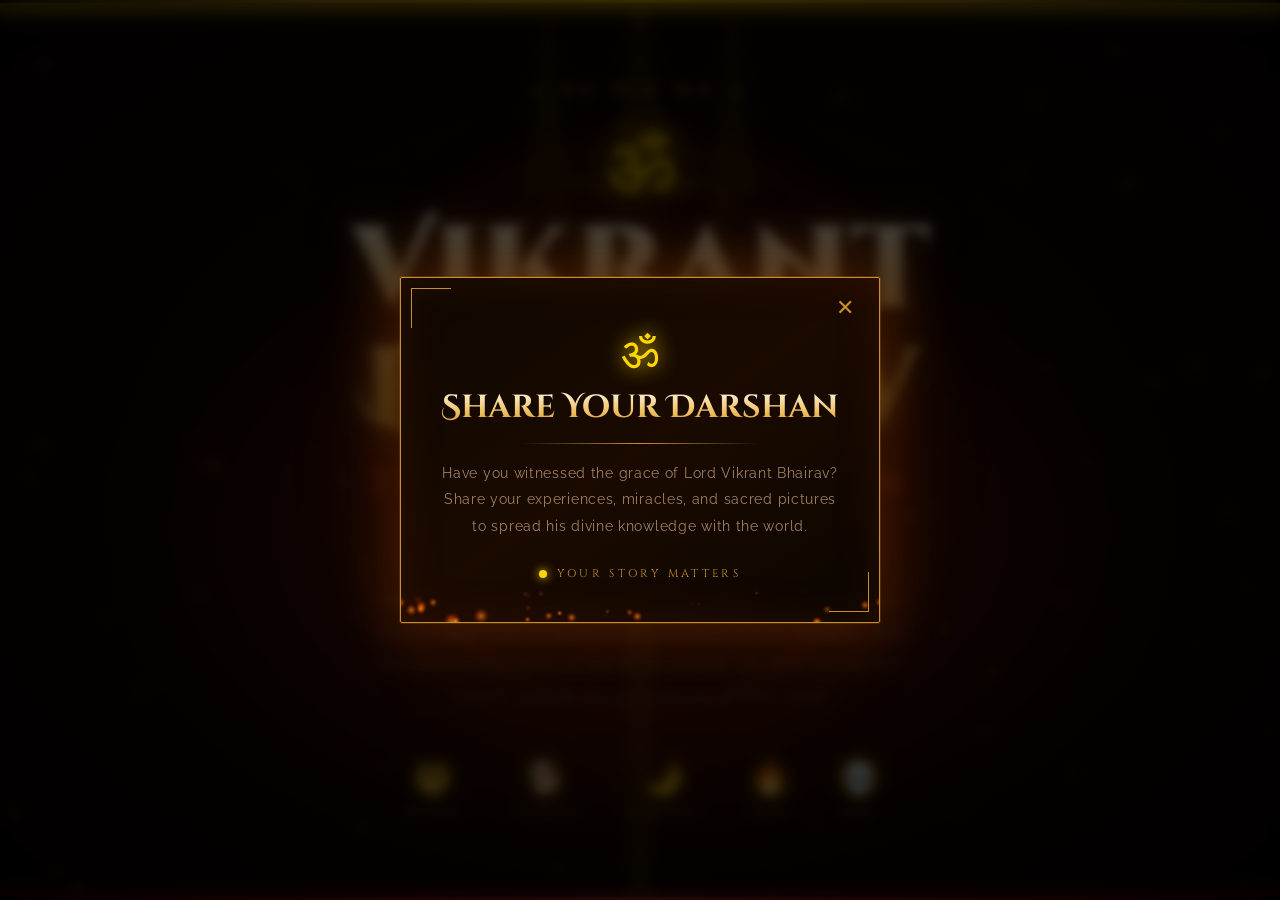
==== index.html @ b332f67a "Add files via upload" ====
<!DOCTYPE html>
<html lang="en">
<head>
  <meta charset="UTF-8" />
  <meta name="viewport" content="width=device-width, initial-scale=1.0" />
  <title>Vikrant Bhairav — The Fierce One</title>
  <link rel="preconnect" href="https://fonts.googleapis.com" />
  <link href="https://fonts.googleapis.com/css2?family=Cinzel+Decorative:wght@400;700;900&family=Cinzel:wght@400;600;700&family=Raleway:wght@300;400;500&display=swap" rel="stylesheet" />
  <style>
    *, *::before, *::after { margin: 0; padding: 0; box-sizing: border-box; }

    :root {
      --gold: #c8902a;
      --gold-light: #f0c060;
      --gold-glow: #ffd700;
      --deep-red: #8b0000;
      --crimson: #c0392b;
      --dark: #080808;
      --darker: #030303;
      --text-light: #f5e6c8;
      --text-dim: #a08060;
    }

    html { scroll-behavior: smooth; }

    body {
      background: var(--darker);
      color: var(--text-light);
      font-family: 'Raleway', sans-serif;
      overflow-x: hidden;
      min-height: 100vh;
    }

    /* ─── CANVAS PARTICLE BG ─── */
    #particle-canvas {
      position: fixed;
      inset: 0;
      z-index: 0;
      pointer-events: none;
    }

    /* ─── MAIN HERO ─── */
    .hero {
      position: relative;
      min-height: 100vh;
      display: flex;
      flex-direction: column;
      align-items: center;
      justify-content: center;
      z-index: 1;
      overflow: hidden;
    }

    /* Radial fire glow behind center */
    .hero::before {
      content: '';
      position: absolute;
      inset: 0;
      background:
        radial-gradient(ellipse 60% 55% at 50% 60%, rgba(180,40,0,0.45) 0%, transparent 70%),
        radial-gradient(ellipse 80% 80% at 50% 50%, rgba(100,10,10,0.3) 0%, transparent 100%);
      pointer-events: none;
    }

    /* Top ornamental line */
    .top-line {
      position: absolute;
      top: 0; left: 0; right: 0;
      height: 3px;
      background: linear-gradient(90deg, transparent, var(--gold), var(--gold-glow), var(--gold), transparent);
      box-shadow: 0 0 18px 4px var(--gold-glow);
    }

    /* ─── SVG MANDALA ─── */
    .mandala-wrap {
      position: absolute;
      top: 50%; left: 50%;
      transform: translate(-50%, -50%);
      width: min(700px, 92vw);
      height: min(700px, 92vw);
      opacity: 0.13;
      animation: mandala-spin 60s linear infinite;
      pointer-events: none;
    }
    @keyframes mandala-spin { to { transform: translate(-50%,-50%) rotate(360deg); } }

    /* ─── TRIDENT SVG ─── */
    .trident-wrap {
      position: absolute;
      top: 50%; left: 50%;
      transform: translate(-50%, -52%);
      width: min(420px, 75vw);
      opacity: 0.07;
      pointer-events: none;
      animation: float-pulse 6s ease-in-out infinite;
    }
    @keyframes float-pulse {
      0%,100% { transform: translate(-50%,-52%) translateY(0) scale(1); opacity: 0.07; }
      50% { transform: translate(-50%,-52%) translateY(-18px) scale(1.02); opacity: 0.11; }
    }

    /* ─── FLAME RING ─── */
    .flame-ring {
      position: absolute;
      top: 50%; left: 50%;
      transform: translate(-50%, -50%);
      width: min(520px, 88vw);
      height: min(520px, 88vw);
      border-radius: 50%;
      border: 2px solid rgba(200,80,0,0.25);
      box-shadow:
        0 0 40px 8px rgba(200,60,0,0.18),
        inset 0 0 60px 10px rgba(180,40,0,0.12);
      animation: ring-pulse 4s ease-in-out infinite;
      pointer-events: none;
    }
    .flame-ring-2 {
      width: min(600px, 95vw);
      height: min(600px, 95vw);
      border-color: rgba(200,144,40,0.12);
      animation-delay: 2s;
      animation-duration: 5s;
    }
    @keyframes ring-pulse {
      0%,100% { opacity: 0.6; transform: translate(-50%,-50%) scale(1); }
      50% { opacity: 1; transform: translate(-50%,-50%) scale(1.025); }
    }

    /* ─── HERO CONTENT ─── */
    .hero-content {
      position: relative;
      z-index: 2;
      text-align: center;
      padding: 2rem;
    }

    .sanskrit-top {
      font-family: 'Cinzel', serif;
      font-size: clamp(0.7rem, 1.8vw, 1rem);
      letter-spacing: 0.55em;
      color: var(--gold);
      text-transform: uppercase;
      margin-bottom: 1.4rem;
      opacity: 0;
      animation: fade-down 1s ease forwards 0.4s;
    }

    .om-symbol {
      display: block;
      font-size: clamp(2.5rem, 7vw, 5rem);
      color: var(--gold-glow);
      text-shadow: 0 0 30px var(--gold-glow), 0 0 60px rgba(255,200,0,0.4);
      margin-bottom: 0.5rem;
      opacity: 0;
      animation: fade-down 1s ease forwards 0.7s;
      line-height: 1;
    }

    .hero-title {
      font-family: 'Cinzel Decorative', serif;
      font-size: clamp(2.8rem, 9vw, 7.5rem);
      font-weight: 900;
      line-height: 1.05;
      background: linear-gradient(180deg, #fff8e8 0%, var(--gold-light) 40%, var(--gold) 100%);
      -webkit-background-clip: text;
      -webkit-text-fill-color: transparent;
      background-clip: text;
      filter: drop-shadow(0 0 18px rgba(200,144,42,0.6));
      opacity: 0;
      animation: fade-up 1.2s cubic-bezier(0.16,1,0.3,1) forwards 1s;
    }

    .hero-sub {
      font-family: 'Cinzel', serif;
      font-size: clamp(1.1rem, 3.5vw, 2rem);
      font-weight: 600;
      letter-spacing: 0.3em;
      color: var(--crimson);
      text-shadow: 0 0 18px rgba(192,57,43,0.6);
      margin-top: 0.5rem;
      opacity: 0;
      animation: fade-up 1s ease forwards 1.5s;
    }

    .divider {
      display: flex;
      align-items: center;
      gap: 1.2rem;
      justify-content: center;
      margin: 2.2rem auto;
      opacity: 0;
      animation: fade-up 1s ease forwards 1.8s;
    }
    .divider-line {
      height: 1px;
      width: min(120px, 25vw);
      background: linear-gradient(90deg, transparent, var(--gold));
    }
    .divider-line:last-child {
      background: linear-gradient(90deg, var(--gold), transparent);
    }
    .divider-diamond {
      width: 10px; height: 10px;
      background: var(--gold-glow);
      transform: rotate(45deg);
      box-shadow: 0 0 10px var(--gold-glow);
    }

    .hero-desc {
      max-width: 560px;
      margin: 0 auto;
      font-size: clamp(0.85rem, 2vw, 1.05rem);
      font-weight: 300;
      line-height: 1.9;
      color: var(--text-dim);
      letter-spacing: 0.06em;
      opacity: 0;
      animation: fade-up 1s ease forwards 2.1s;
    }

    /* ─── ATTRIBUTES ROW ─── */
    .attrs {
      display: flex;
      gap: clamp(1.5rem, 4vw, 3.5rem);
      justify-content: center;
      margin-top: 3rem;
      flex-wrap: wrap;
      opacity: 0;
      animation: fade-up 1s ease forwards 2.4s;
    }
    .attr-item {
      text-align: center;
      cursor: default;
    }
    .attr-icon {
      font-size: 1.8rem;
      display: block;
      margin-bottom: 0.4rem;
      filter: drop-shadow(0 0 8px var(--gold-glow));
      transition: transform 0.3s ease;
    }
    .attr-item:hover .attr-icon { transform: scale(1.3); }
    .attr-label {
      font-family: 'Cinzel', serif;
      font-size: 0.65rem;
      letter-spacing: 0.25em;
      color: var(--gold);
      text-transform: uppercase;
    }

    /* ─── BOTTOM ORNAMENT ─── */
    .bottom-line {
      position: absolute;
      bottom: 0; left: 0; right: 0;
      height: 3px;
      background: linear-gradient(90deg, transparent, var(--deep-red), var(--crimson), var(--deep-red), transparent);
      box-shadow: 0 0 14px 3px rgba(180,0,0,0.5);
    }

    /* ─── KEYFRAMES ─── */
    @keyframes fade-down {
      from { opacity: 0; transform: translateY(-20px); }
      to   { opacity: 1; transform: translateY(0); }
    }
    @keyframes fade-up {
      from { opacity: 0; transform: translateY(28px); }
      to   { opacity: 1; transform: translateY(0); }
    }
    @keyframes fade-in {
      from { opacity: 0; }
      to   { opacity: 1; }
    }

    /* ─── POPUP BANNER ─── */
    .popup-overlay {
      position: fixed;
      inset: 0;
      background: rgba(0,0,0,0.75);
      z-index: 9999;
      display: flex;
      align-items: center;
      justify-content: center;
      animation: fade-in 0.6s ease forwards;
      backdrop-filter: blur(6px);
    }
    .popup-overlay.hidden {
      display: none;
    }

    .popup {
      position: relative;
      background:
        linear-gradient(145deg, #0e0800 0%, #1a0a00 50%, #0a0600 100%);
      border: 1px solid var(--gold);
      box-shadow:
        0 0 0 1px rgba(200,144,42,0.2),
        0 0 60px 10px rgba(200,80,0,0.3),
        inset 0 0 40px rgba(100,30,0,0.3);
      width: min(480px, 92vw);
      padding: 3rem 2.5rem 2.5rem;
      text-align: center;
      overflow: hidden;
      border-radius: 2px;
      animation: popup-enter 0.7s cubic-bezier(0.16,1,0.3,1) forwards;
    }
    @keyframes popup-enter {
      from { transform: scale(0.8) translateY(30px); opacity: 0; }
      to   { transform: scale(1) translateY(0); opacity: 1; }
    }

    /* Corner ornaments */
    .popup::before, .popup::after {
      content: '';
      position: absolute;
      width: 40px; height: 40px;
      border-color: var(--gold);
      border-style: solid;
    }
    .popup::before { top: 10px; left: 10px; border-width: 1px 0 0 1px; }
    .popup::after  { bottom: 10px; right: 10px; border-width: 0 1px 1px 0; }

    .popup-close {
      position: absolute;
      top: 14px; right: 18px;
      background: none;
      border: none;
      color: var(--gold);
      font-size: 1.4rem;
      cursor: pointer;
      line-height: 1;
      width: 32px; height: 32px;
      display: flex; align-items: center; justify-content: center;
      border-radius: 50%;
      transition: all 0.3s ease;
      font-family: sans-serif;
    }
    .popup-close:hover {
      background: rgba(200,144,42,0.15);
      color: var(--gold-glow);
      transform: rotate(90deg);
    }

    .popup-om {
      font-size: 2.8rem;
      color: var(--gold-glow);
      text-shadow: 0 0 20px var(--gold-glow);
      display: block;
      margin-bottom: 0.6rem;
    }

    .popup h2 {
      font-family: 'Cinzel Decorative', serif;
      font-size: clamp(1.4rem, 4vw, 2rem);
      background: linear-gradient(180deg, #fff8e8 0%, var(--gold-light) 60%, var(--gold) 100%);
      -webkit-background-clip: text;
      -webkit-text-fill-color: transparent;
      background-clip: text;
      margin-bottom: 1rem;
      line-height: 1.2;
    }

    .popup-divider {
      width: 60%;
      height: 1px;
      background: linear-gradient(90deg, transparent, var(--gold), transparent);
      margin: 1rem auto;
    }

    .popup p {
      font-size: 0.88rem;
      line-height: 1.85;
      color: var(--text-dim);
      letter-spacing: 0.05em;
      margin-bottom: 1.5rem;
    }

    .popup-pulse {
      display: inline-flex;
      align-items: center;
      gap: 0.6rem;
      font-family: 'Cinzel', serif;
      font-size: 0.7rem;
      letter-spacing: 0.3em;
      color: var(--gold);
      text-transform: uppercase;
    }
    .pulse-dot {
      width: 8px; height: 8px;
      background: var(--gold-glow);
      border-radius: 50%;
      box-shadow: 0 0 10px var(--gold-glow);
      animation: pulse-anim 1.5s infinite;
    }
    @keyframes pulse-anim {
      0%,100% { transform: scale(1); opacity: 1; }
      50% { transform: scale(1.5); opacity: 0.5; }
    }

    /* Flame particles inside popup */
    .popup-flame {
      position: absolute;
      bottom: 0; left: 0; right: 0;
      height: 60px;
      overflow: hidden;
      pointer-events: none;
    }

    /* ─── RESPONSIVE ─── */
    @media (max-width: 480px) {
      .attrs { gap: 1.5rem; }
      .popup { padding: 2.5rem 1.5rem 2rem; }
    }
  </style>
</head>
<body>

<!-- PARTICLE CANVAS -->
<canvas id="particle-canvas"></canvas>

<!-- POPUP BANNER -->
<div class="popup-overlay" id="popup">
  <div class="popup">
    <button class="popup-close" id="popup-close" aria-label="Close">&#x2715;</button>

    <span class="popup-om">ॐ</span>

    <h2>Share Your Darshan</h2>

    <div class="popup-divider"></div>

    <p>
      Have you witnessed the grace of Lord Vikrant Bhairav?<br/>
      Share your experiences, miracles, and sacred pictures<br/>
      to spread his divine knowledge with the world.
    </p>

    <div class="popup-pulse">
      <span class="pulse-dot"></span>
      Your Story Matters
    </div>

    <div class="popup-flame" id="popup-flame-canvas-wrap">
      <canvas id="flame-canvas" style="width:100%;height:60px;"></canvas>
    </div>
  </div>
</div>

<!-- HERO PAGE -->
<section class="hero">
  <div class="top-line"></div>

  <!-- Mandala SVG background -->
  <div class="mandala-wrap">
    <svg viewBox="0 0 600 600" xmlns="http://www.w3.org/2000/svg" fill="none">
      <g stroke="#c8902a" stroke-width="0.8">
        <!-- Outer petals -->
        <circle cx="300" cy="300" r="280"/>
        <circle cx="300" cy="300" r="250"/>
        <circle cx="300" cy="300" r="220"/>
        <circle cx="300" cy="300" r="180"/>
        <circle cx="300" cy="300" r="140"/>
        <circle cx="300" cy="300" r="100"/>
        <circle cx="300" cy="300" r="60"/>
        <circle cx="300" cy="300" r="20"/>
        <!-- Radial lines -->
        <line x1="300" y1="20" x2="300" y2="580"/>
        <line x1="20" y1="300" x2="580" y2="300"/>
        <line x1="100" y1="100" x2="500" y2="500"/>
        <line x1="500" y1="100" x2="100" y2="500"/>
        <line x1="54" y1="181" x2="546" y2="419"/>
        <line x1="546" y1="181" x2="54" y2="419"/>
        <line x1="181" y1="54" x2="419" y2="546"/>
        <line x1="419" y1="54" x2="181" y2="546"/>
        <!-- Star of David pattern -->
        <polygon points="300,30 557,165 557,435 300,570 43,435 43,165" stroke="#c8902a" stroke-width="0.5"/>
        <polygon points="300,570 557,435 557,165 300,30 43,165 43,435" stroke="#c8902a" stroke-width="0.5" transform="rotate(60 300 300)"/>
        <!-- Lotus petals (simplified) -->
        <ellipse cx="300" cy="170" rx="22" ry="50" transform="rotate(0 300 300)"/>
        <ellipse cx="300" cy="170" rx="22" ry="50" transform="rotate(30 300 300)"/>
        <ellipse cx="300" cy="170" rx="22" ry="50" transform="rotate(60 300 300)"/>
        <ellipse cx="300" cy="170" rx="22" ry="50" transform="rotate(90 300 300)"/>
        <ellipse cx="300" cy="170" rx="22" ry="50" transform="rotate(120 300 300)"/>
        <ellipse cx="300" cy="170" rx="22" ry="50" transform="rotate(150 300 300)"/>
        <ellipse cx="300" cy="170" rx="22" ry="50" transform="rotate(180 300 300)"/>
        <ellipse cx="300" cy="170" rx="22" ry="50" transform="rotate(210 300 300)"/>
        <ellipse cx="300" cy="170" rx="22" ry="50" transform="rotate(240 300 300)"/>
        <ellipse cx="300" cy="170" rx="22" ry="50" transform="rotate(270 300 300)"/>
        <ellipse cx="300" cy="170" rx="22" ry="50" transform="rotate(300 300 300)"/>
        <ellipse cx="300" cy="170" rx="22" ry="50" transform="rotate(330 300 300)"/>
      </g>
    </svg>
  </div>

  <!-- Trident / Trishul SVG -->
  <div class="trident-wrap">
    <svg viewBox="0 0 200 500" xmlns="http://www.w3.org/2000/svg" fill="none">
      <g fill="#ffd700">
        <!-- Main staff -->
        <rect x="94" y="200" width="12" height="280" rx="3"/>
        <!-- Center prong -->
        <polygon points="100,20 88,120 112,120"/>
        <!-- Left prong -->
        <polygon points="56,50 44,140 68,140"/>
        <line x1="56" y1="140" x2="94" y2="200" stroke="#ffd700" stroke-width="10"/>
        <!-- Right prong -->
        <polygon points="144,50 132,140 156,140"/>
        <line x1="144" y1="140" x2="106" y2="200" stroke="#ffd700" stroke-width="10"/>
        <!-- Cross bar -->
        <rect x="50" y="130" width="100" height="8" rx="3"/>
        <!-- Base -->
        <polygon points="88,475 112,475 108,490 92,490"/>
      </g>
    </svg>
  </div>

  <!-- Flame rings -->
  <div class="flame-ring"></div>
  <div class="flame-ring flame-ring-2"></div>

  <!-- Content -->
  <div class="hero-content">
    <p class="sanskrit-top">॥ जय भैरव नाथ ॥</p>
    <span class="om-symbol">ॐ</span>

    <h1 class="hero-title">Vikrant<br/>Bhairav</h1>
    <p class="hero-sub">The Fierce Guardian</p>

    <div class="divider">
      <div class="divider-line"></div>
      <div class="divider-diamond"></div>
      <div class="divider-line"></div>
    </div>

    <p class="hero-desc">
      Manifestation of Lord Shiva in his most powerful form — the cosmic destroyer of ignorance, protector of the devoted, and the eternal wanderer of the three worlds. He who carries the trident, guards the boundaries of time itself.
    </p>

    <div class="attrs">
      <div class="attr-item">
        <span class="attr-icon">🔱</span>
        <span class="attr-label">Trishul</span>
      </div>
      <div class="attr-item">
        <span class="attr-icon">🐕</span>
        <span class="attr-label">Vahana</span>
      </div>
      <div class="attr-item">
        <span class="attr-icon">🌙</span>
        <span class="attr-label">Chandra</span>
      </div>
      <div class="attr-item">
        <span class="attr-icon">🔥</span>
        <span class="attr-label">Agni</span>
      </div>
      <div class="attr-item">
        <span class="attr-icon">💀</span>
        <span class="attr-label">Kaal</span>
      </div>
    </div>
  </div>

  <div class="bottom-line"></div>
</section>

<script>
/* ── POPUP CLOSE ── */
document.getElementById('popup-close').addEventListener('click', () => {
  const overlay = document.getElementById('popup');
  overlay.style.animation = 'none';
  overlay.style.transition = 'opacity 0.4s ease, backdrop-filter 0.4s ease';
  overlay.style.opacity = '0';
  setTimeout(() => overlay.classList.add('hidden'), 420);
});

/* ── PARTICLE SYSTEM ── */
(function(){
  const canvas = document.getElementById('particle-canvas');
  const ctx = canvas.getContext('2d');
  let W, H, particles = [];

  function resize(){
    W = canvas.width = window.innerWidth;
    H = canvas.height = window.innerHeight;
  }
  resize();
  window.addEventListener('resize', () => { resize(); initParticles(); });

  class Particle {
    constructor(){
      this.reset(true);
    }
    reset(init){
      this.x = Math.random() * W;
      this.y = init ? Math.random() * H : H + 10;
      this.size = Math.random() * 2 + 0.4;
      this.speedY = -(Math.random() * 0.6 + 0.2);
      this.speedX = (Math.random() - 0.5) * 0.4;
      this.life = Math.random();
      this.maxLife = Math.random() * 0.6 + 0.4;
      this.color = Math.random() < 0.5 ? 'gold' : (Math.random() < 0.5 ? '#c8902a' : '#ff6a00');
    }
    update(){
      this.x += this.speedX;
      this.y += this.speedY;
      this.life += 0.003;
      if(this.life > this.maxLife || this.y < -10) this.reset(false);
    }
    draw(){
      const alpha = Math.sin((this.life / this.maxLife) * Math.PI) * 0.7;
      ctx.save();
      ctx.globalAlpha = alpha;
      ctx.fillStyle = this.color;
      ctx.shadowColor = this.color;
      ctx.shadowBlur = 6;
      ctx.beginPath();
      ctx.arc(this.x, this.y, this.size, 0, Math.PI * 2);
      ctx.fill();
      ctx.restore();
    }
  }

  function initParticles(){
    particles = Array.from({length: 180}, () => new Particle());
  }

  function loop(){
    ctx.clearRect(0, 0, W, H);
    particles.forEach(p => { p.update(); p.draw(); });
    requestAnimationFrame(loop);
  }

  initParticles();
  loop();
})();

/* ── FLAME CANVAS IN POPUP ── */
(function(){
  const canvas = document.getElementById('flame-canvas');
  if(!canvas) return;
  const ctx = canvas.getContext('2d');
  let W, H;

  function resize(){
    W = canvas.width = canvas.offsetWidth || 480;
    H = canvas.height = 60;
  }
  resize();

  const flames = Array.from({length: 30}, () => ({
    x: Math.random() * 480,
    y: 60,
    vy: -(Math.random() * 1.5 + 0.5),
    vx: (Math.random() - 0.5) * 0.8,
    life: Math.random(),
    maxLife: Math.random() * 0.5 + 0.5,
    size: Math.random() * 8 + 4,
  }));

  function flameLoop(){
    ctx.clearRect(0, 0, W, H);
    flames.forEach(f => {
      f.x += f.vx; f.y += f.vy; f.life += 0.015;
      if(f.life > f.maxLife){ f.x = Math.random() * W; f.y = 65; f.life = 0; }
      const t = f.life / f.maxLife;
      const alpha = (1 - t) * 0.7;
      const g = ctx.createRadialGradient(f.x, f.y, 0, f.x, f.y, f.size * (1 - t * 0.5));
      g.addColorStop(0, `rgba(255,220,60,${alpha})`);
      g.addColorStop(0.4, `rgba(255,80,0,${alpha * 0.8})`);
      g.addColorStop(1, 'rgba(0,0,0,0)');
      ctx.beginPath();
      ctx.arc(f.x, f.y, f.size * (1 - t * 0.5), 0, Math.PI * 2);
      ctx.fillStyle = g;
      ctx.fill();
    });
    requestAnimationFrame(flameLoop);
  }
  flameLoop();
})();

/* ── MOUSE PARALLAX ── */
document.addEventListener('mousemove', e => {
  const xRatio = (e.clientX / window.innerWidth - 0.5) * 2;
  const yRatio = (e.clientY / window.innerHeight - 0.5) * 2;
  const mandala = document.querySelector('.mandala-wrap');
  const ring = document.querySelector('.flame-ring');
  if(mandala) mandala.style.transform = `translate(calc(-50% + ${xRatio * 12}px), calc(-50% + ${yRatio * 12}px))`;
  if(ring) ring.style.transform = `translate(calc(-50% + ${xRatio * 6}px), calc(-50% + ${yRatio * 6}px))`;
});
</script>
</body>
</html>
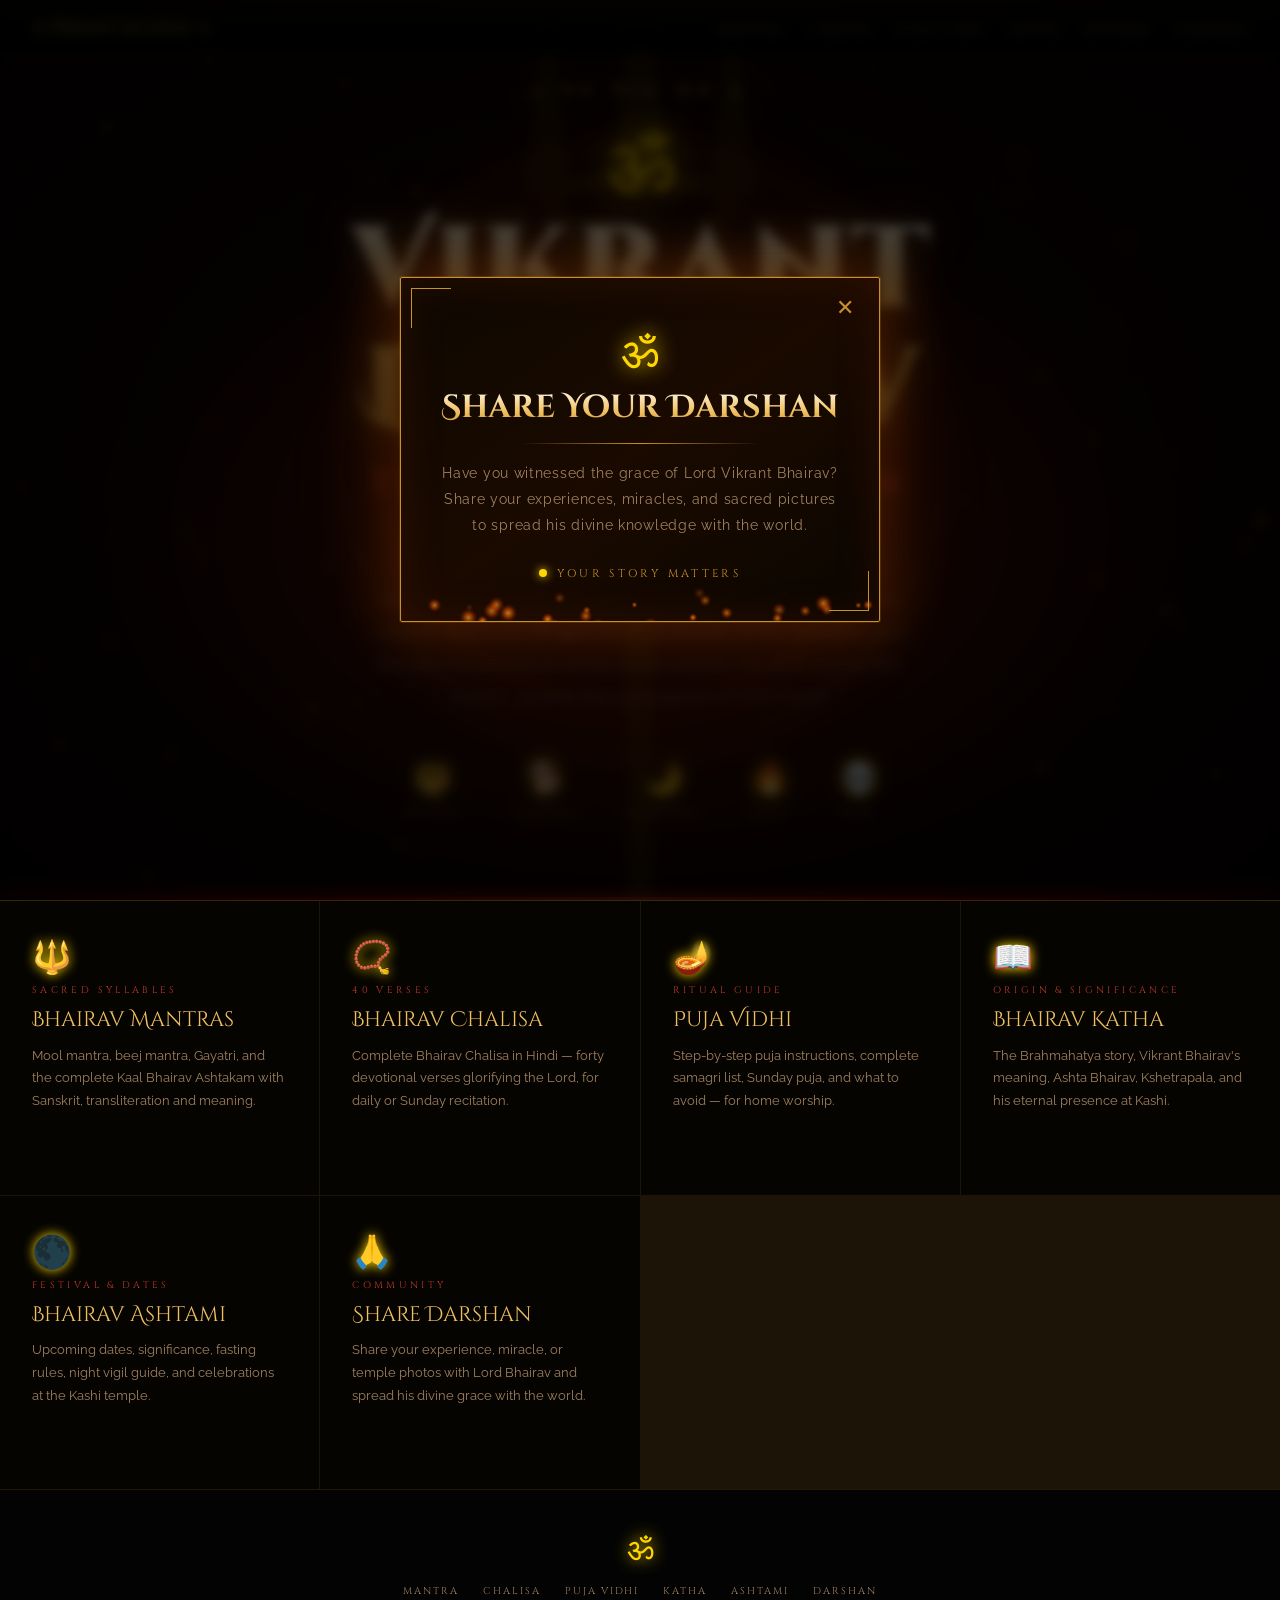
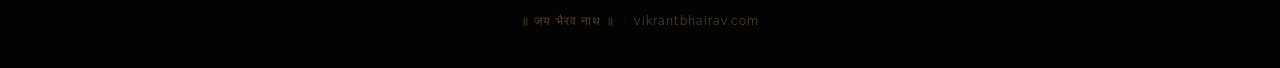
==== commit 7d9e14c7: "Add files via upload" ====
--- a/index.html
+++ b/index.html
@@ -3,9 +3,113 @@
 <head>
   <meta charset="UTF-8" />
   <meta name="viewport" content="width=device-width, initial-scale=1.0" />
-  <title>Vikrant Bhairav — The Fierce One</title>
+  <title>Vikrant Bhairav — Lord Bhairav Mantra, Katha, Puja Vidhi & Darshan</title>
+  <meta name="description" content="Dedicated to Lord Vikrant Bhairav — a sacred space for Bhairav mantras, chalisa, puja vidhi, katha, and devotee experiences. Share your darshan and spread divine knowledge." />
+  <meta name="keywords" content="Vikrant Bhairav, Lord Bhairav, Bhairav mantra, Bhairav chalisa, Bhairav puja vidhi, Bhairav katha, Bhairav aarti, Kaal Bhairav, Bhairav ashtami, bhairav darshan" />
+  <meta name="author" content="vikrantbhairav.com" />
+  <meta name="robots" content="index, follow" />
+  <link rel="canonical" href="https://vikrantbhairav.com/" />
+
+  <!-- Open Graph -->
+  <meta property="og:type" content="website" />
+  <meta property="og:url" content="https://vikrantbhairav.com/" />
+  <meta property="og:title" content="Vikrant Bhairav — Lord Bhairav Mantra, Katha & Darshan" />
+  <meta property="og:description" content="A sacred space for Lord Bhairav devotees — mantras, chalisa, puja vidhi, katha, and a place to share your divine experiences and pictures." />
+  <meta property="og:image" content="https://vikrantbhairav.com/og-image.jpg" />
+
+  <!-- Twitter Card -->
+  <meta name="twitter:card" content="summary_large_image" />
+  <meta name="twitter:title" content="Vikrant Bhairav — Lord Bhairav Mantra, Katha & Darshan" />
+  <meta name="twitter:description" content="Mantras, chalisa, puja vidhi, katha, and devotee darshan for Lord Vikrant Bhairav." />
+
+  <!-- Schema.org structured data -->
+  <script type="application/ld+json">
+  {
+    "@context": "https://schema.org",
+    "@type": "WebSite",
+    "name": "Vikrant Bhairav",
+    "url": "https://vikrantbhairav.com",
+    "description": "Sacred knowledge about Lord Vikrant Bhairav — mantras, chalisa, puja vidhi, katha and devotee experiences.",
+    "inLanguage": ["en", "hi"]
+  }
+  </script>
+
   <link rel="preconnect" href="https://fonts.googleapis.com" />
   <link href="https://fonts.googleapis.com/css2?family=Cinzel+Decorative:wght@400;700;900&family=Cinzel:wght@400;600;700&family=Raleway:wght@300;400;500&display=swap" rel="stylesheet" />
+  <link rel="stylesheet" href="style.css" />
+  <style>
+    /* ── HOME-ONLY STYLES ── */
+    .site-nav { position: fixed; }
+
+    .content-grid {
+      position: relative;
+      z-index: 2;
+      display: grid;
+      grid-template-columns: repeat(auto-fill, minmax(260px, 1fr));
+      gap: 1px;
+      background: rgba(200,144,42,0.12);
+      border-top: 1px solid rgba(200,144,42,0.15);
+    }
+    .content-card {
+      background: #060400;
+      padding: 2.5rem 2rem;
+      text-decoration: none;
+      display: flex;
+      flex-direction: column;
+      gap: 0.7rem;
+      transition: background 0.3s ease;
+      position: relative;
+      overflow: hidden;
+    }
+    .content-card::before {
+      content: '';
+      position: absolute;
+      top: 0; left: 0;
+      width: 100%; height: 2px;
+      background: linear-gradient(90deg, var(--gold), transparent);
+      transform: scaleX(0);
+      transform-origin: left;
+      transition: transform 0.4s ease;
+    }
+    .content-card:hover { background: #0d0800; }
+    .content-card:hover::before { transform: scaleX(1); }
+    .card-icon {
+      font-size: 2rem;
+      filter: drop-shadow(0 0 6px var(--gold-glow));
+      line-height: 1;
+    }
+    .card-label {
+      font-family: 'Cinzel', serif;
+      font-size: 0.6rem;
+      letter-spacing: 0.35em;
+      color: var(--crimson);
+      text-transform: uppercase;
+    }
+    .card-title {
+      font-family: 'Cinzel Decorative', serif;
+      font-size: clamp(1rem, 2.5vw, 1.3rem);
+      color: var(--gold-light);
+      line-height: 1.2;
+    }
+    .card-desc {
+      font-size: 0.82rem;
+      color: var(--text-dim);
+      line-height: 1.75;
+    }
+    .card-arrow {
+      font-family: 'Cinzel', serif;
+      font-size: 0.62rem;
+      letter-spacing: 0.25em;
+      color: var(--gold);
+      text-transform: uppercase;
+      margin-top: auto;
+      padding-top: 1rem;
+      opacity: 0;
+      transform: translateX(-6px);
+      transition: opacity 0.3s, transform 0.3s;
+    }
+    .content-card:hover .card-arrow { opacity: 1; transform: translateX(0); }
+  </style>
   <style>
     *, *::before, *::after { margin: 0; padding: 0; box-sizing: border-box; }
 
@@ -413,6 +517,19 @@
   </style>
 </head>
 <body>
+
+<!-- NAV -->
+<nav class="site-nav">
+  <a class="nav-logo" href="/">॥ Vikrant Bhairav ॥</a>
+  <ul class="nav-links">
+    <li><a href="/mantra/">Mantra</a></li>
+    <li><a href="/chalisa/">Chalisa</a></li>
+    <li><a href="/puja-vidhi/">Puja Vidhi</a></li>
+    <li><a href="/katha/">Katha</a></li>
+    <li><a href="/bhairav-ashtami/">Ashtami</a></li>
+    <li><a href="/darshan/">Darshan</a></li>
+  </ul>
+</nav>
 
 <!-- PARTICLE CANVAS -->
 <canvas id="particle-canvas"></canvas>
@@ -562,6 +679,66 @@
   <div class="bottom-line"></div>
 </section>
 
+<!-- CONTENT GRID -->
+<div class="content-grid">
+  <a class="content-card" href="/mantra/">
+    <span class="card-icon">🔱</span>
+    <span class="card-label">Sacred Syllables</span>
+    <span class="card-title">Bhairav Mantras</span>
+    <p class="card-desc">Mool mantra, beej mantra, Gayatri, and the complete Kaal Bhairav Ashtakam with Sanskrit, transliteration and meaning.</p>
+    <span class="card-arrow">Explore Mantras →</span>
+  </a>
+  <a class="content-card" href="/chalisa/">
+    <span class="card-icon">📿</span>
+    <span class="card-label">40 Verses</span>
+    <span class="card-title">Bhairav Chalisa</span>
+    <p class="card-desc">Complete Bhairav Chalisa in Hindi — forty devotional verses glorifying the Lord, for daily or Sunday recitation.</p>
+    <span class="card-arrow">Read Chalisa →</span>
+  </a>
+  <a class="content-card" href="/puja-vidhi/">
+    <span class="card-icon">🪔</span>
+    <span class="card-label">Ritual Guide</span>
+    <span class="card-title">Puja Vidhi</span>
+    <p class="card-desc">Step-by-step puja instructions, complete samagri list, Sunday puja, and what to avoid — for home worship.</p>
+    <span class="card-arrow">Learn Puja →</span>
+  </a>
+  <a class="content-card" href="/katha/">
+    <span class="card-icon">📖</span>
+    <span class="card-label">Origin & Significance</span>
+    <span class="card-title">Bhairav Katha</span>
+    <p class="card-desc">The Brahmahatya story, Vikrant Bhairav's meaning, Ashta Bhairav, Kshetrapala, and his eternal presence at Kashi.</p>
+    <span class="card-arrow">Read Katha →</span>
+  </a>
+  <a class="content-card" href="/bhairav-ashtami/">
+    <span class="card-icon">🌑</span>
+    <span class="card-label">Festival & Dates</span>
+    <span class="card-title">Bhairav Ashtami</span>
+    <p class="card-desc">Upcoming dates, significance, fasting rules, night vigil guide, and celebrations at the Kashi temple.</p>
+    <span class="card-arrow">View Dates →</span>
+  </a>
+  <a class="content-card" href="/darshan/">
+    <span class="card-icon">🙏</span>
+    <span class="card-label">Community</span>
+    <span class="card-title">Share Darshan</span>
+    <p class="card-desc">Share your experience, miracle, or temple photos with Lord Bhairav and spread his divine grace with the world.</p>
+    <span class="card-arrow">Share Now →</span>
+  </a>
+</div>
+
+<!-- FOOTER -->
+<footer class="site-footer">
+  <span class="footer-om">ॐ</span>
+  <div class="footer-links">
+    <a href="/mantra/">Mantra</a>
+    <a href="/chalisa/">Chalisa</a>
+    <a href="/puja-vidhi/">Puja Vidhi</a>
+    <a href="/katha/">Katha</a>
+    <a href="/bhairav-ashtami/">Ashtami</a>
+    <a href="/darshan/">Darshan</a>
+  </div>
+  <p class="footer-copy">॥ जय भैरव नाथ ॥ &nbsp;·&nbsp; vikrantbhairav.com</p>
+</footer>
+
 <script>
 /* ── POPUP CLOSE ── */
 document.getElementById('popup-close').addEventListener('click', () => {
--- a/style.css
+++ b/style.css
@@ -0,0 +1,372 @@
+/* ── SHARED STYLESHEET — vikrantbhairav.com ── */
+*, *::before, *::after { margin: 0; padding: 0; box-sizing: border-box; }
+
+:root {
+  --gold: #c8902a;
+  --gold-light: #f0c060;
+  --gold-glow: #ffd700;
+  --deep-red: #8b0000;
+  --crimson: #c0392b;
+  --dark: #080808;
+  --darker: #030303;
+  --card-bg: #0d0800;
+  --text-light: #f5e6c8;
+  --text-dim: #a08060;
+  --text-body: #c8b090;
+}
+
+html { scroll-behavior: smooth; }
+
+body {
+  background: var(--darker);
+  color: var(--text-light);
+  font-family: 'Raleway', sans-serif;
+  overflow-x: hidden;
+  min-height: 100vh;
+}
+
+/* ── NAV ── */
+.site-nav {
+  position: fixed;
+  top: 0; left: 0; right: 0;
+  z-index: 500;
+  background: rgba(3,3,3,0.92);
+  backdrop-filter: blur(12px);
+  border-bottom: 1px solid rgba(200,144,42,0.2);
+  padding: 0 2rem;
+  height: 56px;
+  display: flex;
+  align-items: center;
+  justify-content: space-between;
+  gap: 1rem;
+}
+
+.nav-logo {
+  font-family: 'Cinzel Decorative', serif;
+  font-size: clamp(0.75rem, 2vw, 1rem);
+  background: linear-gradient(90deg, var(--gold-light), var(--gold));
+  -webkit-background-clip: text;
+  -webkit-text-fill-color: transparent;
+  background-clip: text;
+  text-decoration: none;
+  white-space: nowrap;
+  flex-shrink: 0;
+}
+
+.nav-links {
+  display: flex;
+  list-style: none;
+  gap: clamp(0.6rem, 2vw, 1.8rem);
+  flex-wrap: wrap;
+}
+
+.nav-links a {
+  font-family: 'Cinzel', serif;
+  font-size: clamp(0.55rem, 1.2vw, 0.72rem);
+  letter-spacing: 0.18em;
+  color: var(--text-dim);
+  text-decoration: none;
+  text-transform: uppercase;
+  transition: color 0.25s;
+  white-space: nowrap;
+}
+.nav-links a:hover,
+.nav-links a.active { color: var(--gold-glow); }
+
+/* ── PAGE HEADER (content pages) ── */
+.page-header {
+  padding: 120px 2rem 60px;
+  text-align: center;
+  position: relative;
+  overflow: hidden;
+}
+.page-header::before {
+  content: '';
+  position: absolute;
+  inset: 0;
+  background: radial-gradient(ellipse 70% 60% at 50% 0%, rgba(180,40,0,0.3) 0%, transparent 70%);
+  pointer-events: none;
+}
+.page-header-label {
+  font-family: 'Cinzel', serif;
+  font-size: 0.65rem;
+  letter-spacing: 0.5em;
+  color: var(--gold);
+  text-transform: uppercase;
+  margin-bottom: 1rem;
+  display: block;
+}
+.page-header h1 {
+  font-family: 'Cinzel Decorative', serif;
+  font-size: clamp(2rem, 6vw, 4rem);
+  background: linear-gradient(180deg, #fff8e8 0%, var(--gold-light) 50%, var(--gold) 100%);
+  -webkit-background-clip: text;
+  -webkit-text-fill-color: transparent;
+  background-clip: text;
+  filter: drop-shadow(0 0 14px rgba(200,144,42,0.4));
+  line-height: 1.15;
+}
+.page-header p {
+  margin-top: 1rem;
+  font-size: clamp(0.85rem, 2vw, 1rem);
+  color: var(--text-dim);
+  max-width: 520px;
+  margin-left: auto;
+  margin-right: auto;
+  line-height: 1.8;
+}
+
+/* ── DIVIDER ── */
+.gold-divider {
+  display: flex;
+  align-items: center;
+  gap: 1rem;
+  justify-content: center;
+  margin: 2rem auto;
+}
+.gold-divider-line {
+  height: 1px;
+  width: min(100px, 20vw);
+  background: linear-gradient(90deg, transparent, var(--gold));
+}
+.gold-divider-line:last-child { background: linear-gradient(90deg, var(--gold), transparent); }
+.gold-divider-gem {
+  width: 8px; height: 8px;
+  background: var(--gold-glow);
+  transform: rotate(45deg);
+  box-shadow: 0 0 8px var(--gold-glow);
+}
+
+/* ── CONTENT CONTAINER ── */
+.content-wrap {
+  max-width: 820px;
+  margin: 0 auto;
+  padding: 0 1.5rem 5rem;
+}
+
+/* ── SECTION BLOCKS ── */
+.content-section {
+  background: linear-gradient(135deg, #0e0800 0%, #120900 100%);
+  border: 1px solid rgba(200,144,42,0.15);
+  border-radius: 2px;
+  padding: 2.5rem 2rem;
+  margin-bottom: 2rem;
+  position: relative;
+}
+.content-section::before {
+  content: '';
+  position: absolute;
+  top: 0; left: 0;
+  width: 3px; height: 100%;
+  background: linear-gradient(180deg, var(--gold), transparent);
+}
+.content-section h2 {
+  font-family: 'Cinzel', serif;
+  font-size: clamp(1rem, 3vw, 1.4rem);
+  color: var(--gold-light);
+  letter-spacing: 0.1em;
+  margin-bottom: 1.2rem;
+}
+.content-section h3 {
+  font-family: 'Cinzel', serif;
+  font-size: 0.9rem;
+  color: var(--gold);
+  letter-spacing: 0.15em;
+  margin: 1.5rem 0 0.6rem;
+  text-transform: uppercase;
+}
+.content-section p,
+.content-section li {
+  font-size: clamp(0.88rem, 2vw, 1rem);
+  line-height: 1.95;
+  color: var(--text-body);
+  letter-spacing: 0.04em;
+}
+.content-section ul,
+.content-section ol {
+  padding-left: 1.4rem;
+  margin-top: 0.5rem;
+}
+.content-section li { margin-bottom: 0.4rem; }
+
+/* Sanskrit / mantra text */
+.mantra-block {
+  background: rgba(0,0,0,0.3);
+  border-left: 2px solid var(--gold);
+  padding: 1.2rem 1.5rem;
+  margin: 1.2rem 0;
+  font-size: clamp(1rem, 2.5vw, 1.2rem);
+  line-height: 2.1;
+  color: var(--gold-light);
+  font-family: 'Cinzel', serif;
+  letter-spacing: 0.06em;
+}
+.mantra-transliteration {
+  color: var(--text-dim);
+  font-family: 'Raleway', sans-serif;
+  font-size: 0.9rem;
+  font-style: italic;
+  margin-top: 0.5rem;
+  letter-spacing: 0.05em;
+}
+.mantra-meaning {
+  color: var(--text-body);
+  font-size: 0.88rem;
+  margin-top: 0.5rem;
+  line-height: 1.8;
+}
+
+/* Chalisa verse */
+.verse {
+  margin-bottom: 1.4rem;
+  padding-bottom: 1.4rem;
+  border-bottom: 1px solid rgba(200,144,42,0.08);
+}
+.verse:last-child { border-bottom: none; }
+.verse-num {
+  font-family: 'Cinzel', serif;
+  font-size: 0.6rem;
+  color: var(--crimson);
+  letter-spacing: 0.3em;
+  display: block;
+  margin-bottom: 0.4rem;
+}
+.verse-hindi {
+  font-size: clamp(1rem, 2.5vw, 1.15rem);
+  color: var(--gold-light);
+  line-height: 2;
+  font-family: 'Raleway', sans-serif;
+}
+
+/* Steps */
+.step-list { list-style: none; padding: 0; counter-reset: steps; }
+.step-list li {
+  counter-increment: steps;
+  display: flex;
+  gap: 1rem;
+  margin-bottom: 1.2rem;
+  align-items: flex-start;
+}
+.step-list li::before {
+  content: counter(steps);
+  min-width: 32px;
+  height: 32px;
+  background: linear-gradient(135deg, var(--gold), var(--gold-light));
+  color: #000;
+  border-radius: 50%;
+  display: flex;
+  align-items: center;
+  justify-content: center;
+  font-family: 'Cinzel', serif;
+  font-size: 0.75rem;
+  font-weight: 700;
+  flex-shrink: 0;
+  margin-top: 2px;
+}
+
+/* Puja items table */
+.samagri-grid {
+  display: grid;
+  grid-template-columns: repeat(auto-fill, minmax(160px, 1fr));
+  gap: 0.6rem;
+  margin-top: 0.8rem;
+}
+.samagri-item {
+  background: rgba(200,144,42,0.06);
+  border: 1px solid rgba(200,144,42,0.15);
+  padding: 0.5rem 0.8rem;
+  font-size: 0.82rem;
+  color: var(--text-body);
+  border-radius: 1px;
+}
+
+/* Tag chips */
+.tag-row { display: flex; flex-wrap: wrap; gap: 0.5rem; margin-top: 0.8rem; }
+.tag {
+  font-family: 'Cinzel', serif;
+  font-size: 0.6rem;
+  letter-spacing: 0.2em;
+  color: var(--gold);
+  border: 1px solid rgba(200,144,42,0.3);
+  padding: 0.25rem 0.75rem;
+  text-transform: uppercase;
+}
+
+/* ── DARSHAN FORM ── */
+.darshan-form { display: flex; flex-direction: column; gap: 1.2rem; }
+.form-group { display: flex; flex-direction: column; gap: 0.4rem; }
+.form-group label {
+  font-family: 'Cinzel', serif;
+  font-size: 0.65rem;
+  letter-spacing: 0.25em;
+  color: var(--gold);
+  text-transform: uppercase;
+}
+.form-group input,
+.form-group textarea,
+.form-group select {
+  background: rgba(0,0,0,0.4);
+  border: 1px solid rgba(200,144,42,0.25);
+  color: var(--text-light);
+  padding: 0.75rem 1rem;
+  font-family: 'Raleway', sans-serif;
+  font-size: 0.9rem;
+  outline: none;
+  transition: border-color 0.25s;
+  border-radius: 1px;
+  width: 100%;
+}
+.form-group input:focus,
+.form-group textarea:focus { border-color: var(--gold); }
+.form-group textarea { resize: vertical; min-height: 120px; }
+.form-submit {
+  font-family: 'Cinzel', serif;
+  font-size: 0.75rem;
+  letter-spacing: 0.3em;
+  color: #000;
+  background: linear-gradient(90deg, var(--gold), var(--gold-glow));
+  border: none;
+  padding: 0.9rem 2.5rem;
+  cursor: pointer;
+  text-transform: uppercase;
+  transition: opacity 0.25s, transform 0.2s;
+  align-self: flex-start;
+}
+.form-submit:hover { opacity: 0.88; transform: translateY(-1px); }
+
+/* ── FOOTER ── */
+.site-footer {
+  border-top: 1px solid rgba(200,144,42,0.15);
+  padding: 2.5rem 2rem;
+  text-align: center;
+}
+.footer-om {
+  font-size: 2rem;
+  color: var(--gold-glow);
+  text-shadow: 0 0 16px var(--gold-glow);
+  display: block;
+  margin-bottom: 0.5rem;
+}
+.footer-links { display: flex; flex-wrap: wrap; gap: 1.5rem; justify-content: center; margin: 1rem 0; }
+.footer-links a {
+  font-family: 'Cinzel', serif;
+  font-size: 0.62rem;
+  letter-spacing: 0.2em;
+  color: var(--text-dim);
+  text-decoration: none;
+  text-transform: uppercase;
+  transition: color 0.2s;
+}
+.footer-links a:hover { color: var(--gold); }
+.footer-copy {
+  font-size: 0.72rem;
+  color: rgba(160,128,96,0.5);
+  letter-spacing: 0.1em;
+}
+
+/* ── RESPONSIVE ── */
+@media (max-width: 600px) {
+  .nav-links { gap: 0.5rem; }
+  .content-section { padding: 1.8rem 1.2rem; }
+  .mantra-block { padding: 1rem; }
+}
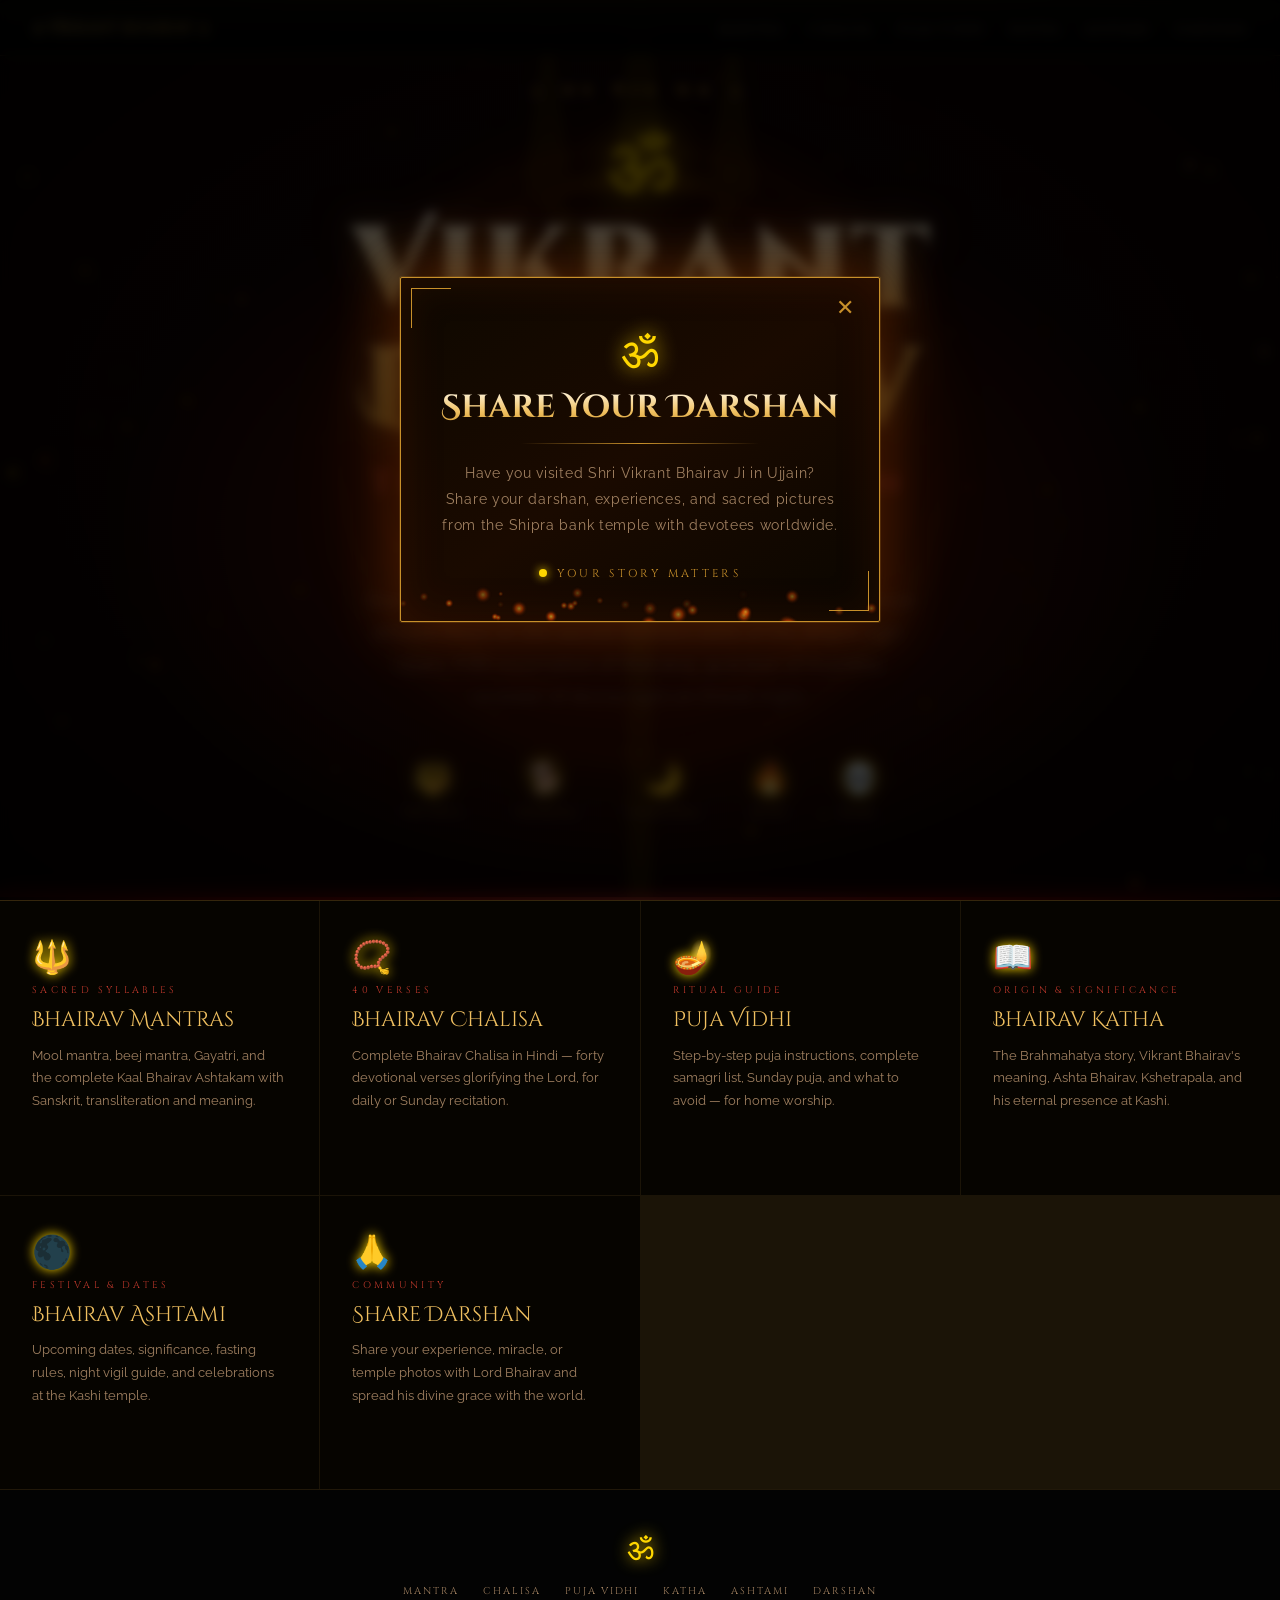
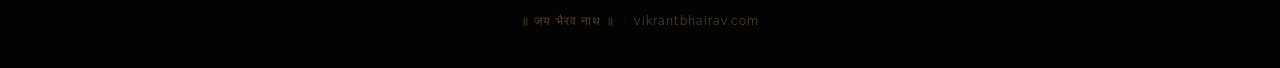
==== commit ab2a56b1: "Add files via upload" ====
--- a/index.html
+++ b/index.html
@@ -3,9 +3,9 @@
 <head>
   <meta charset="UTF-8" />
   <meta name="viewport" content="width=device-width, initial-scale=1.0" />
-  <title>Vikrant Bhairav — Lord Bhairav Mantra, Katha, Puja Vidhi & Darshan</title>
-  <meta name="description" content="Dedicated to Lord Vikrant Bhairav — a sacred space for Bhairav mantras, chalisa, puja vidhi, katha, and devotee experiences. Share your darshan and spread divine knowledge." />
-  <meta name="keywords" content="Vikrant Bhairav, Lord Bhairav, Bhairav mantra, Bhairav chalisa, Bhairav puja vidhi, Bhairav katha, Bhairav aarti, Kaal Bhairav, Bhairav ashtami, bhairav darshan" />
+  <title>Shri Vikrant Bhairav Ji Ujjain — Mantra, Katha, Puja Vidhi & Darshan</title>
+  <meta name="description" content="Dedicated to Shri Vikrant Bhairav Ji of Ujjain — one of the Ashta Bhairav of Skanda Purana, residing on the northern bank of Shipra river. Mantras, chalisa, puja vidhi, katha and devotee darshan." />
+  <meta name="keywords" content="Vikrant Bhairav, Vikrant Bhairav Ujjain, Shri Vikrant Bhairav Ji, Ashta Bhairav Ujjain, Bhairav Shipra river, Bhairav mantra, Bhairav chalisa, Bhairav puja vidhi, Bhairav katha, Kaal Bhairav, Bhairav ashtami, Ujjain Bhairav temple" />
   <meta name="author" content="vikrantbhairav.com" />
   <meta name="robots" content="index, follow" />
   <link rel="canonical" href="https://vikrantbhairav.com/" />
@@ -13,8 +13,8 @@
   <!-- Open Graph -->
   <meta property="og:type" content="website" />
   <meta property="og:url" content="https://vikrantbhairav.com/" />
-  <meta property="og:title" content="Vikrant Bhairav — Lord Bhairav Mantra, Katha & Darshan" />
-  <meta property="og:description" content="A sacred space for Lord Bhairav devotees — mantras, chalisa, puja vidhi, katha, and a place to share your divine experiences and pictures." />
+  <meta property="og:title" content="Shri Vikrant Bhairav Ji Ujjain — Mantra, Katha & Darshan" />
+  <meta property="og:description" content="Sacred space for Shri Vikrant Bhairav Ji of Ujjain — one of the Ashta Bhairav of Skanda Purana, on the northern bank of Shipra river. Mantras, chalisa, puja vidhi, katha and darshan." />
   <meta property="og:image" content="https://vikrantbhairav.com/og-image.jpg" />
 
   <!-- Twitter Card -->
@@ -27,10 +27,20 @@
   {
     "@context": "https://schema.org",
     "@type": "WebSite",
-    "name": "Vikrant Bhairav",
+    "name": "Shri Vikrant Bhairav Ji — Ujjain",
     "url": "https://vikrantbhairav.com",
-    "description": "Sacred knowledge about Lord Vikrant Bhairav — mantras, chalisa, puja vidhi, katha and devotee experiences.",
-    "inLanguage": ["en", "hi"]
+    "description": "Dedicated to Shri Vikrant Bhairav Ji of Ujjain — one of the Ashta Bhairav of Skanda Purana, residing on the northern bank of the Shipra river. Mantras, chalisa, puja vidhi, katha and devotee experiences.",
+    "inLanguage": ["en", "hi"],
+    "about": {
+      "@type": "LandmarksOrHistoricalBuildings",
+      "name": "Shri Vikrant Bhairav Ji Temple",
+      "address": {
+        "@type": "PostalAddress",
+        "addressLocality": "Ujjain",
+        "addressRegion": "Madhya Pradesh",
+        "addressCountry": "IN"
+      }
+    }
   }
   </script>
 
@@ -522,12 +532,12 @@
 <nav class="site-nav">
   <a class="nav-logo" href="/">॥ Vikrant Bhairav ॥</a>
   <ul class="nav-links">
-    <li><a href="/mantra/">Mantra</a></li>
-    <li><a href="/chalisa/">Chalisa</a></li>
-    <li><a href="/puja-vidhi/">Puja Vidhi</a></li>
-    <li><a href="/katha/">Katha</a></li>
-    <li><a href="/bhairav-ashtami/">Ashtami</a></li>
-    <li><a href="/darshan/">Darshan</a></li>
+    <li><a href="mantra.html">Mantra</a></li>
+    <li><a href="chalisa.html">Chalisa</a></li>
+    <li><a href="puja-vidhi.html">Puja Vidhi</a></li>
+    <li><a href="katha.html">Katha</a></li>
+    <li><a href="bhairav-ashtami.html">Ashtami</a></li>
+    <li><a href="darshan.html">Darshan</a></li>
   </ul>
 </nav>
 
@@ -546,9 +556,9 @@
     <div class="popup-divider"></div>
 
     <p>
-      Have you witnessed the grace of Lord Vikrant Bhairav?<br/>
-      Share your experiences, miracles, and sacred pictures<br/>
-      to spread his divine knowledge with the world.
+      Have you visited Shri Vikrant Bhairav Ji in Ujjain?<br/>
+      Share your darshan, experiences, and sacred pictures<br/>
+      from the Shipra bank temple with devotees worldwide.
     </p>
 
     <div class="popup-pulse">
@@ -649,7 +659,7 @@
     </div>
 
     <p class="hero-desc">
-      Manifestation of Lord Shiva in his most powerful form — the cosmic destroyer of ignorance, protector of the devoted, and the eternal wanderer of the three worlds. He who carries the trident, guards the boundaries of time itself.
+      One of the Ashta Bhairav of the Skanda Purana — residing since ancient times on the sacred northern bank of the Shipra river, Ujjain. Fifth incarnation of Mahakal, guardian of Avantika, revealer of divine light on Diwali night.
     </p>
 
     <div class="attrs">
@@ -681,42 +691,42 @@
 
 <!-- CONTENT GRID -->
 <div class="content-grid">
-  <a class="content-card" href="/mantra/">
+  <a class="content-card" href="mantra.html">
     <span class="card-icon">🔱</span>
     <span class="card-label">Sacred Syllables</span>
     <span class="card-title">Bhairav Mantras</span>
     <p class="card-desc">Mool mantra, beej mantra, Gayatri, and the complete Kaal Bhairav Ashtakam with Sanskrit, transliteration and meaning.</p>
     <span class="card-arrow">Explore Mantras →</span>
   </a>
-  <a class="content-card" href="/chalisa/">
+  <a class="content-card" href="chalisa.html">
     <span class="card-icon">📿</span>
     <span class="card-label">40 Verses</span>
     <span class="card-title">Bhairav Chalisa</span>
     <p class="card-desc">Complete Bhairav Chalisa in Hindi — forty devotional verses glorifying the Lord, for daily or Sunday recitation.</p>
     <span class="card-arrow">Read Chalisa →</span>
   </a>
-  <a class="content-card" href="/puja-vidhi/">
+  <a class="content-card" href="puja-vidhi.html">
     <span class="card-icon">🪔</span>
     <span class="card-label">Ritual Guide</span>
     <span class="card-title">Puja Vidhi</span>
     <p class="card-desc">Step-by-step puja instructions, complete samagri list, Sunday puja, and what to avoid — for home worship.</p>
     <span class="card-arrow">Learn Puja →</span>
   </a>
-  <a class="content-card" href="/katha/">
+  <a class="content-card" href="katha.html">
     <span class="card-icon">📖</span>
     <span class="card-label">Origin & Significance</span>
     <span class="card-title">Bhairav Katha</span>
     <p class="card-desc">The Brahmahatya story, Vikrant Bhairav's meaning, Ashta Bhairav, Kshetrapala, and his eternal presence at Kashi.</p>
     <span class="card-arrow">Read Katha →</span>
   </a>
-  <a class="content-card" href="/bhairav-ashtami/">
+  <a class="content-card" href="bhairav-ashtami.html">
     <span class="card-icon">🌑</span>
     <span class="card-label">Festival & Dates</span>
     <span class="card-title">Bhairav Ashtami</span>
     <p class="card-desc">Upcoming dates, significance, fasting rules, night vigil guide, and celebrations at the Kashi temple.</p>
     <span class="card-arrow">View Dates →</span>
   </a>
-  <a class="content-card" href="/darshan/">
+  <a class="content-card" href="darshan.html">
     <span class="card-icon">🙏</span>
     <span class="card-label">Community</span>
     <span class="card-title">Share Darshan</span>
@@ -729,12 +739,12 @@
 <footer class="site-footer">
   <span class="footer-om">ॐ</span>
   <div class="footer-links">
-    <a href="/mantra/">Mantra</a>
-    <a href="/chalisa/">Chalisa</a>
-    <a href="/puja-vidhi/">Puja Vidhi</a>
-    <a href="/katha/">Katha</a>
-    <a href="/bhairav-ashtami/">Ashtami</a>
-    <a href="/darshan/">Darshan</a>
+    <a href="mantra.html">Mantra</a>
+    <a href="chalisa.html">Chalisa</a>
+    <a href="puja-vidhi.html">Puja Vidhi</a>
+    <a href="katha.html">Katha</a>
+    <a href="bhairav-ashtami.html">Ashtami</a>
+    <a href="darshan.html">Darshan</a>
   </div>
   <p class="footer-copy">॥ जय भैरव नाथ ॥ &nbsp;·&nbsp; vikrantbhairav.com</p>
 </footer>
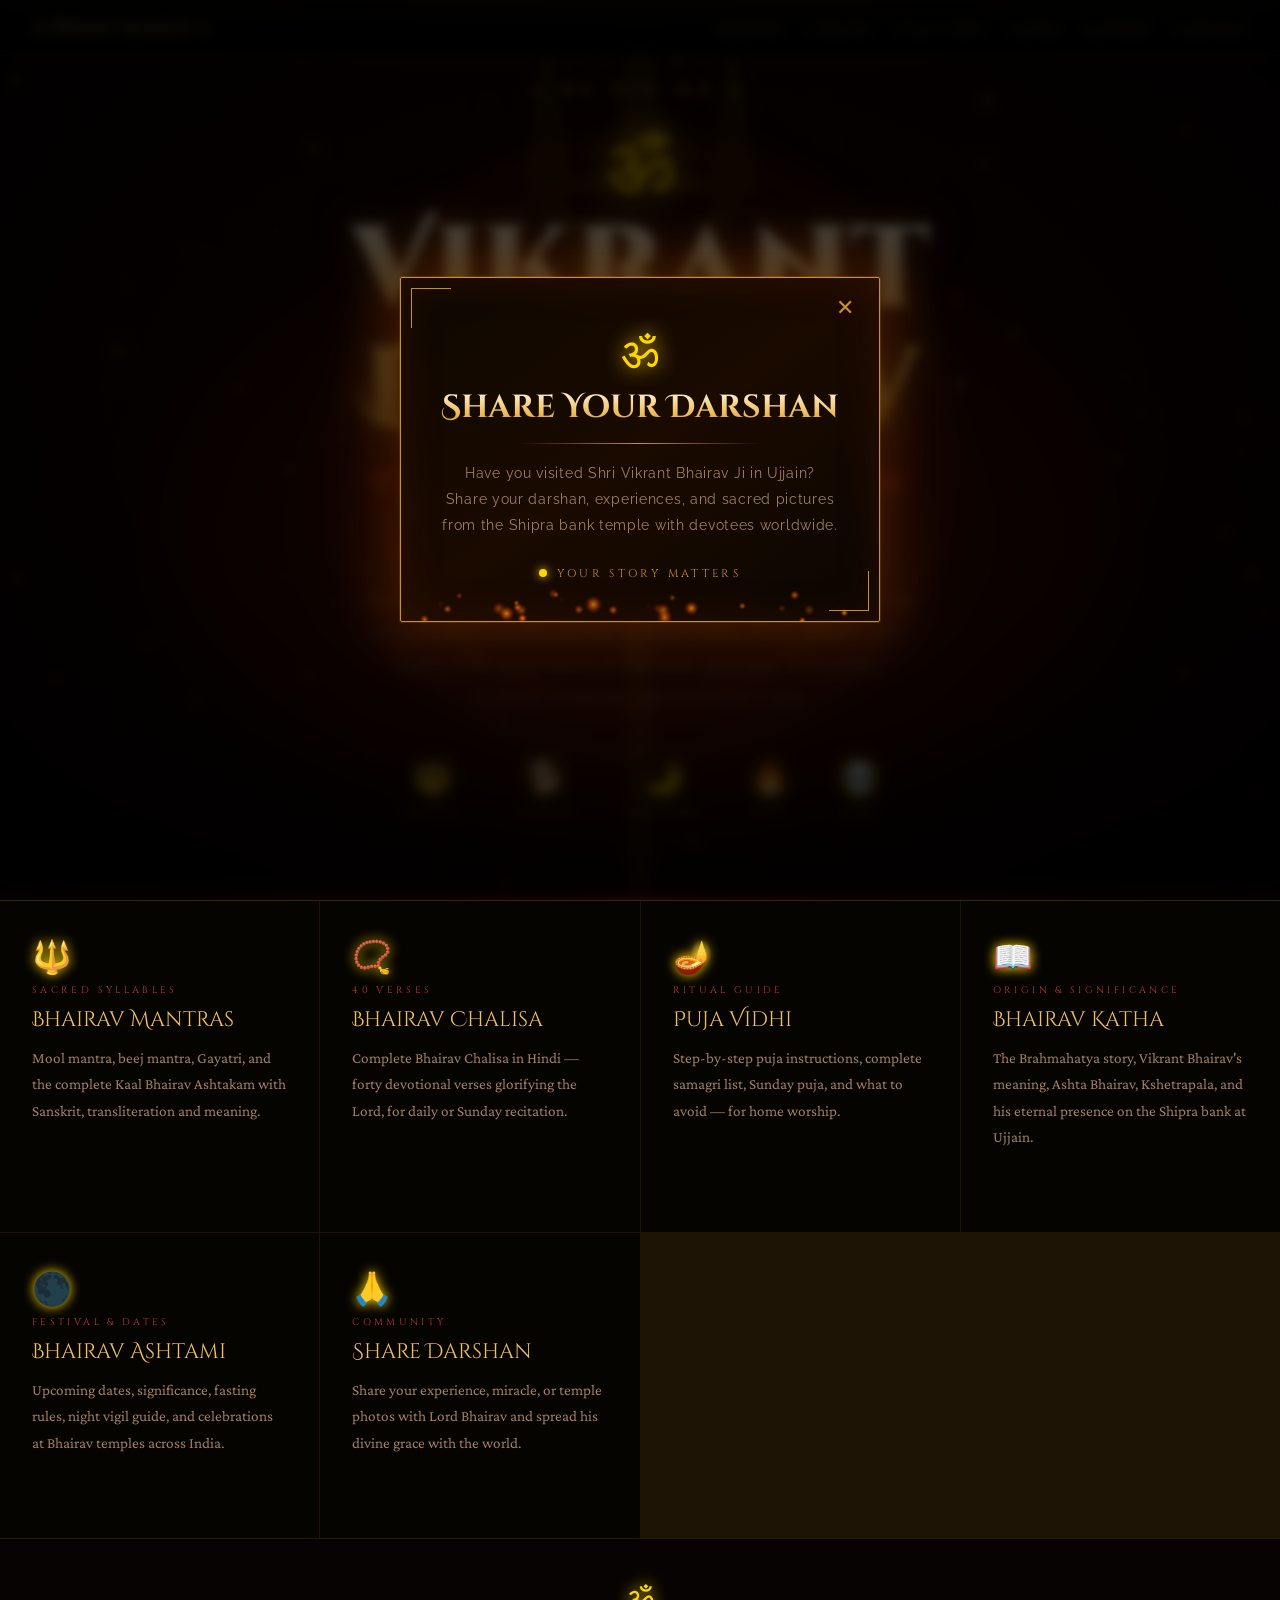
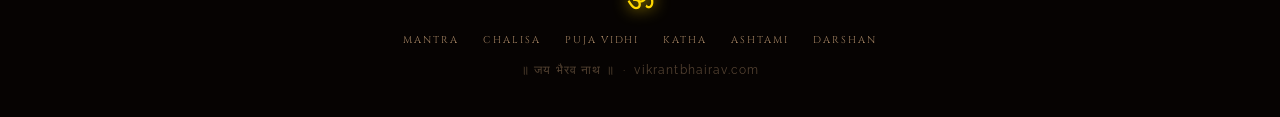
==== commit 0e7d6400: "Fix darshan form, missing OG tags, and Kashi/Ujjain mixup; refresh typography - Darshan form now ope" ====
--- a/index.html
+++ b/index.html
@@ -45,7 +45,7 @@
   </script>
 
   <link rel="preconnect" href="https://fonts.googleapis.com" />
-  <link href="https://fonts.googleapis.com/css2?family=Cinzel+Decorative:wght@400;700;900&family=Cinzel:wght@400;600;700&family=Raleway:wght@300;400;500&display=swap" rel="stylesheet" />
+  <link href="https://fonts.googleapis.com/css2?family=Cinzel+Decorative:wght@400;700;900&family=Cinzel:wght@400;600;700&family=Cormorant+Garamond:wght@400;500;600;700&family=Crimson+Pro:wght@300;400;500;600&family=Raleway:wght@300;400;500&display=swap" rel="stylesheet" />
   <link rel="stylesheet" href="style.css" />
   <style>
     /* ── HOME-ONLY STYLES ── */
@@ -89,25 +89,26 @@
       line-height: 1;
     }
     .card-label {
-      font-family: 'Cinzel', serif;
+      font-family: var(--font-label);
       font-size: 0.6rem;
       letter-spacing: 0.35em;
       color: var(--crimson);
       text-transform: uppercase;
     }
     .card-title {
-      font-family: 'Cinzel Decorative', serif;
+      font-family: var(--font-display);
       font-size: clamp(1rem, 2.5vw, 1.3rem);
       color: var(--gold-light);
       line-height: 1.2;
     }
     .card-desc {
-      font-size: 0.82rem;
+      font-family: var(--font-body);
+      font-size: 0.95rem;
       color: var(--text-dim);
       line-height: 1.75;
     }
     .card-arrow {
-      font-family: 'Cinzel', serif;
+      font-family: var(--font-label);
       font-size: 0.62rem;
       letter-spacing: 0.25em;
       color: var(--gold);
@@ -121,30 +122,6 @@
     .content-card:hover .card-arrow { opacity: 1; transform: translateX(0); }
   </style>
   <style>
-    *, *::before, *::after { margin: 0; padding: 0; box-sizing: border-box; }
-
-    :root {
-      --gold: #c8902a;
-      --gold-light: #f0c060;
-      --gold-glow: #ffd700;
-      --deep-red: #8b0000;
-      --crimson: #c0392b;
-      --dark: #080808;
-      --darker: #030303;
-      --text-light: #f5e6c8;
-      --text-dim: #a08060;
-    }
-
-    html { scroll-behavior: smooth; }
-
-    body {
-      background: var(--darker);
-      color: var(--text-light);
-      font-family: 'Raleway', sans-serif;
-      overflow-x: hidden;
-      min-height: 100vh;
-    }
-
     /* ─── CANVAS PARTICLE BG ─── */
     #particle-canvas {
       position: fixed;
@@ -716,14 +693,14 @@
     <span class="card-icon">📖</span>
     <span class="card-label">Origin & Significance</span>
     <span class="card-title">Bhairav Katha</span>
-    <p class="card-desc">The Brahmahatya story, Vikrant Bhairav's meaning, Ashta Bhairav, Kshetrapala, and his eternal presence at Kashi.</p>
+    <p class="card-desc">The Brahmahatya story, Vikrant Bhairav's meaning, Ashta Bhairav, Kshetrapala, and his eternal presence on the Shipra bank at Ujjain.</p>
     <span class="card-arrow">Read Katha →</span>
   </a>
   <a class="content-card" href="bhairav-ashtami.html">
     <span class="card-icon">🌑</span>
     <span class="card-label">Festival & Dates</span>
     <span class="card-title">Bhairav Ashtami</span>
-    <p class="card-desc">Upcoming dates, significance, fasting rules, night vigil guide, and celebrations at the Kashi temple.</p>
+    <p class="card-desc">Upcoming dates, significance, fasting rules, night vigil guide, and celebrations at Bhairav temples across India.</p>
     <span class="card-arrow">View Dates →</span>
   </a>
   <a class="content-card" href="darshan.html">
--- a/style.css
+++ b/style.css
@@ -7,12 +7,16 @@
   --gold-glow: #ffd700;
   --deep-red: #8b0000;
   --crimson: #c0392b;
-  --dark: #080808;
-  --darker: #030303;
-  --card-bg: #0d0800;
+  --dark: #0c0805;
+  --darker: #060302;
+  --card-bg: #100a02;
   --text-light: #f5e6c8;
   --text-dim: #a08060;
   --text-body: #c8b090;
+  --font-display: 'Cinzel Decorative', serif;
+  --font-label: 'Cinzel', serif;
+  --font-body: 'Crimson Pro', serif;
+  --font-ui: 'Raleway', sans-serif;
 }
 
 html { scroll-behavior: smooth; }
@@ -20,9 +24,20 @@
 body {
   background: var(--darker);
   color: var(--text-light);
-  font-family: 'Raleway', sans-serif;
+  font-family: var(--font-ui);
   overflow-x: hidden;
   min-height: 100vh;
+  position: relative;
+}
+
+/* Vignette — deepens the corners for a mystical, candlelit feel */
+body::after {
+  content: '';
+  position: fixed;
+  inset: 0;
+  pointer-events: none;
+  z-index: 300;
+  background: radial-gradient(ellipse 80% 70% at 50% 40%, transparent 55%, rgba(0,0,0,0.6) 100%);
 }
 
 /* ── NAV ── */
@@ -42,7 +57,7 @@
 }
 
 .nav-logo {
-  font-family: 'Cinzel Decorative', serif;
+  font-family: var(--font-display);
   font-size: clamp(0.75rem, 2vw, 1rem);
   background: linear-gradient(90deg, var(--gold-light), var(--gold));
   -webkit-background-clip: text;
@@ -61,7 +76,7 @@
 }
 
 .nav-links a {
-  font-family: 'Cinzel', serif;
+  font-family: var(--font-label);
   font-size: clamp(0.55rem, 1.2vw, 0.72rem);
   letter-spacing: 0.18em;
   color: var(--text-dim);
@@ -88,7 +103,7 @@
   pointer-events: none;
 }
 .page-header-label {
-  font-family: 'Cinzel', serif;
+  font-family: var(--font-label);
   font-size: 0.65rem;
   letter-spacing: 0.5em;
   color: var(--gold);
@@ -97,7 +112,7 @@
   display: block;
 }
 .page-header h1 {
-  font-family: 'Cinzel Decorative', serif;
+  font-family: var(--font-display);
   font-size: clamp(2rem, 6vw, 4rem);
   background: linear-gradient(180deg, #fff8e8 0%, var(--gold-light) 50%, var(--gold) 100%);
   -webkit-background-clip: text;
@@ -108,7 +123,8 @@
 }
 .page-header p {
   margin-top: 1rem;
-  font-size: clamp(0.85rem, 2vw, 1rem);
+  font-family: var(--font-body);
+  font-size: clamp(0.95rem, 2.2vw, 1.15rem);
   color: var(--text-dim);
   max-width: 520px;
   margin-left: auto;
@@ -161,14 +177,14 @@
   background: linear-gradient(180deg, var(--gold), transparent);
 }
 .content-section h2 {
-  font-family: 'Cinzel', serif;
+  font-family: var(--font-label);
   font-size: clamp(1rem, 3vw, 1.4rem);
   color: var(--gold-light);
   letter-spacing: 0.1em;
   margin-bottom: 1.2rem;
 }
 .content-section h3 {
-  font-family: 'Cinzel', serif;
+  font-family: var(--font-label);
   font-size: 0.9rem;
   color: var(--gold);
   letter-spacing: 0.15em;
@@ -177,10 +193,11 @@
 }
 .content-section p,
 .content-section li {
-  font-size: clamp(0.88rem, 2vw, 1rem);
-  line-height: 1.95;
+  font-family: var(--font-body);
+  font-size: clamp(0.98rem, 2.2vw, 1.15rem);
+  line-height: 1.85;
   color: var(--text-body);
-  letter-spacing: 0.04em;
+  letter-spacing: 0.01em;
 }
 .content-section ul,
 .content-section ol {
@@ -198,20 +215,21 @@
   font-size: clamp(1rem, 2.5vw, 1.2rem);
   line-height: 2.1;
   color: var(--gold-light);
-  font-family: 'Cinzel', serif;
+  font-family: var(--font-label);
   letter-spacing: 0.06em;
 }
 .mantra-transliteration {
   color: var(--text-dim);
-  font-family: 'Raleway', sans-serif;
-  font-size: 0.9rem;
+  font-family: var(--font-body);
+  font-size: 1rem;
   font-style: italic;
   margin-top: 0.5rem;
-  letter-spacing: 0.05em;
+  letter-spacing: 0.02em;
 }
 .mantra-meaning {
   color: var(--text-body);
-  font-size: 0.88rem;
+  font-family: var(--font-body);
+  font-size: 0.98rem;
   margin-top: 0.5rem;
   line-height: 1.8;
 }
@@ -224,7 +242,7 @@
 }
 .verse:last-child { border-bottom: none; }
 .verse-num {
-  font-family: 'Cinzel', serif;
+  font-family: var(--font-label);
   font-size: 0.6rem;
   color: var(--crimson);
   letter-spacing: 0.3em;
@@ -257,7 +275,7 @@
   display: flex;
   align-items: center;
   justify-content: center;
-  font-family: 'Cinzel', serif;
+  font-family: var(--font-label);
   font-size: 0.75rem;
   font-weight: 700;
   flex-shrink: 0;
@@ -283,20 +301,23 @@
 /* Tag chips */
 .tag-row { display: flex; flex-wrap: wrap; gap: 0.5rem; margin-top: 0.8rem; }
 .tag {
-  font-family: 'Cinzel', serif;
+  font-family: var(--font-label);
   font-size: 0.6rem;
   letter-spacing: 0.2em;
   color: var(--gold);
   border: 1px solid rgba(200,144,42,0.3);
-  padding: 0.25rem 0.75rem;
-  text-transform: uppercase;
-}
+  padding: 0.3rem 0.85rem;
+  border-radius: 999px;
+  text-transform: uppercase;
+  transition: border-color 0.25s, color 0.25s;
+}
+.tag:hover { border-color: var(--crimson); color: var(--gold-light); }
 
 /* ── DARSHAN FORM ── */
 .darshan-form { display: flex; flex-direction: column; gap: 1.2rem; }
 .form-group { display: flex; flex-direction: column; gap: 0.4rem; }
 .form-group label {
-  font-family: 'Cinzel', serif;
+  font-family: var(--font-label);
   font-size: 0.65rem;
   letter-spacing: 0.25em;
   color: var(--gold);
@@ -309,7 +330,7 @@
   border: 1px solid rgba(200,144,42,0.25);
   color: var(--text-light);
   padding: 0.75rem 1rem;
-  font-family: 'Raleway', sans-serif;
+  font-family: var(--font-ui);
   font-size: 0.9rem;
   outline: none;
   transition: border-color 0.25s;
@@ -320,7 +341,7 @@
 .form-group textarea:focus { border-color: var(--gold); }
 .form-group textarea { resize: vertical; min-height: 120px; }
 .form-submit {
-  font-family: 'Cinzel', serif;
+  font-family: var(--font-label);
   font-size: 0.75rem;
   letter-spacing: 0.3em;
   color: #000;
@@ -329,10 +350,15 @@
   padding: 0.9rem 2.5rem;
   cursor: pointer;
   text-transform: uppercase;
-  transition: opacity 0.25s, transform 0.2s;
+  box-shadow: 0 0 0 rgba(192,57,43,0);
+  transition: opacity 0.25s, transform 0.2s, box-shadow 0.3s;
   align-self: flex-start;
 }
-.form-submit:hover { opacity: 0.88; transform: translateY(-1px); }
+.form-submit:hover {
+  opacity: 0.92;
+  transform: translateY(-1px);
+  box-shadow: 0 4px 18px rgba(192,57,43,0.35);
+}
 
 /* ── FOOTER ── */
 .site-footer {
@@ -349,7 +375,7 @@
 }
 .footer-links { display: flex; flex-wrap: wrap; gap: 1.5rem; justify-content: center; margin: 1rem 0; }
 .footer-links a {
-  font-family: 'Cinzel', serif;
+  font-family: var(--font-label);
   font-size: 0.62rem;
   letter-spacing: 0.2em;
   color: var(--text-dim);
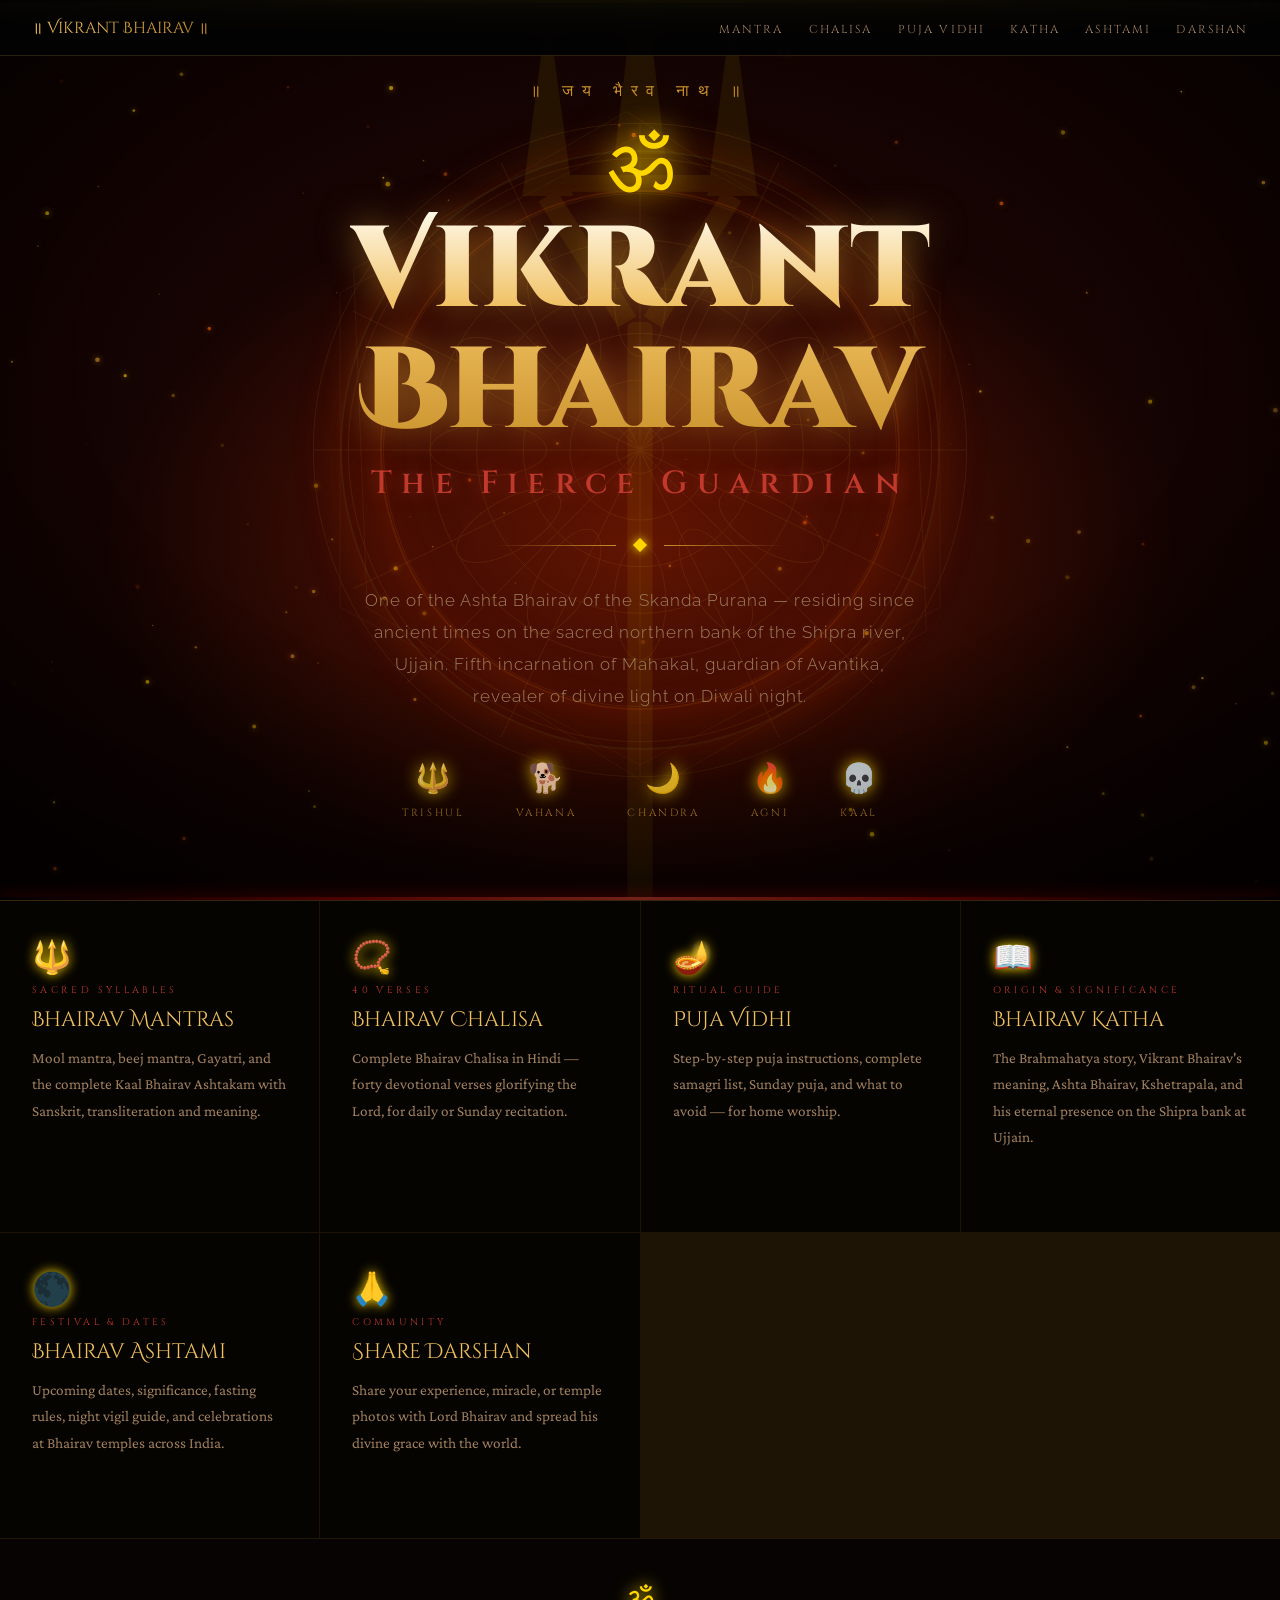
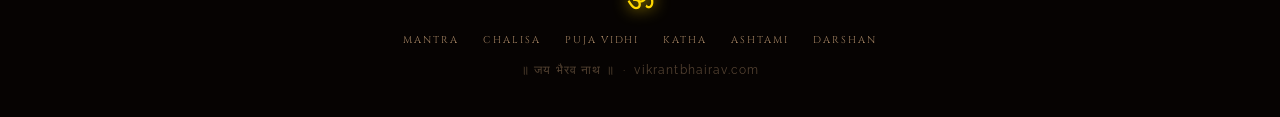
==== commit 1fb1cdf8: "Remove Share Your Darshan popup from homepage Drops the modal overlay (HTML, CSS, and its flame-canv" ====
--- a/index.html
+++ b/index.html
@@ -362,144 +362,9 @@
       to   { opacity: 1; }
     }
 
-    /* ─── POPUP BANNER ─── */
-    .popup-overlay {
-      position: fixed;
-      inset: 0;
-      background: rgba(0,0,0,0.75);
-      z-index: 9999;
-      display: flex;
-      align-items: center;
-      justify-content: center;
-      animation: fade-in 0.6s ease forwards;
-      backdrop-filter: blur(6px);
-    }
-    .popup-overlay.hidden {
-      display: none;
-    }
-
-    .popup {
-      position: relative;
-      background:
-        linear-gradient(145deg, #0e0800 0%, #1a0a00 50%, #0a0600 100%);
-      border: 1px solid var(--gold);
-      box-shadow:
-        0 0 0 1px rgba(200,144,42,0.2),
-        0 0 60px 10px rgba(200,80,0,0.3),
-        inset 0 0 40px rgba(100,30,0,0.3);
-      width: min(480px, 92vw);
-      padding: 3rem 2.5rem 2.5rem;
-      text-align: center;
-      overflow: hidden;
-      border-radius: 2px;
-      animation: popup-enter 0.7s cubic-bezier(0.16,1,0.3,1) forwards;
-    }
-    @keyframes popup-enter {
-      from { transform: scale(0.8) translateY(30px); opacity: 0; }
-      to   { transform: scale(1) translateY(0); opacity: 1; }
-    }
-
-    /* Corner ornaments */
-    .popup::before, .popup::after {
-      content: '';
-      position: absolute;
-      width: 40px; height: 40px;
-      border-color: var(--gold);
-      border-style: solid;
-    }
-    .popup::before { top: 10px; left: 10px; border-width: 1px 0 0 1px; }
-    .popup::after  { bottom: 10px; right: 10px; border-width: 0 1px 1px 0; }
-
-    .popup-close {
-      position: absolute;
-      top: 14px; right: 18px;
-      background: none;
-      border: none;
-      color: var(--gold);
-      font-size: 1.4rem;
-      cursor: pointer;
-      line-height: 1;
-      width: 32px; height: 32px;
-      display: flex; align-items: center; justify-content: center;
-      border-radius: 50%;
-      transition: all 0.3s ease;
-      font-family: sans-serif;
-    }
-    .popup-close:hover {
-      background: rgba(200,144,42,0.15);
-      color: var(--gold-glow);
-      transform: rotate(90deg);
-    }
-
-    .popup-om {
-      font-size: 2.8rem;
-      color: var(--gold-glow);
-      text-shadow: 0 0 20px var(--gold-glow);
-      display: block;
-      margin-bottom: 0.6rem;
-    }
-
-    .popup h2 {
-      font-family: 'Cinzel Decorative', serif;
-      font-size: clamp(1.4rem, 4vw, 2rem);
-      background: linear-gradient(180deg, #fff8e8 0%, var(--gold-light) 60%, var(--gold) 100%);
-      -webkit-background-clip: text;
-      -webkit-text-fill-color: transparent;
-      background-clip: text;
-      margin-bottom: 1rem;
-      line-height: 1.2;
-    }
-
-    .popup-divider {
-      width: 60%;
-      height: 1px;
-      background: linear-gradient(90deg, transparent, var(--gold), transparent);
-      margin: 1rem auto;
-    }
-
-    .popup p {
-      font-size: 0.88rem;
-      line-height: 1.85;
-      color: var(--text-dim);
-      letter-spacing: 0.05em;
-      margin-bottom: 1.5rem;
-    }
-
-    .popup-pulse {
-      display: inline-flex;
-      align-items: center;
-      gap: 0.6rem;
-      font-family: 'Cinzel', serif;
-      font-size: 0.7rem;
-      letter-spacing: 0.3em;
-      color: var(--gold);
-      text-transform: uppercase;
-    }
-    .pulse-dot {
-      width: 8px; height: 8px;
-      background: var(--gold-glow);
-      border-radius: 50%;
-      box-shadow: 0 0 10px var(--gold-glow);
-      animation: pulse-anim 1.5s infinite;
-    }
-    @keyframes pulse-anim {
-      0%,100% { transform: scale(1); opacity: 1; }
-      50% { transform: scale(1.5); opacity: 0.5; }
-    }
-
-    /* Flame particles inside popup */
-    .popup-flame {
-      position: absolute;
-      bottom: 0; left: 0; right: 0;
-      height: 60px;
-      overflow: hidden;
-      pointer-events: none;
-    }
-
     /* ─── RESPONSIVE ─── */
     @media (max-width: 480px) {
       .attrs { gap: 1.5rem; }
-      .popup { padding: 2.5rem 1.5rem 2rem; }
     }
   </style>
 </head>
@@ -520,34 +385,6 @@
 
 <!-- PARTICLE CANVAS -->
 <canvas id="particle-canvas"></canvas>
-
-<!-- POPUP BANNER -->
-<div class="popup-overlay" id="popup">
-  <div class="popup">
-    <button class="popup-close" id="popup-close" aria-label="Close">&#x2715;</button>
-
-    <span class="popup-om">ॐ</span>
-
-    <h2>Share Your Darshan</h2>
-
-    <div class="popup-divider"></div>
-
-    <p>
-      Have you visited Shri Vikrant Bhairav Ji in Ujjain?<br/>
-      Share your darshan, experiences, and sacred pictures<br/>
-      from the Shipra bank temple with devotees worldwide.
-    </p>
-
-    <div class="popup-pulse">
-      <span class="pulse-dot"></span>
-      Your Story Matters
-    </div>
-
-    <div class="popup-flame" id="popup-flame-canvas-wrap">
-      <canvas id="flame-canvas" style="width:100%;height:60px;"></canvas>
-    </div>
-  </div>
-</div>
 
 <!-- HERO PAGE -->
 <section class="hero">
@@ -727,15 +564,6 @@
 </footer>
 
 <script>
-/* ── POPUP CLOSE ── */
-document.getElementById('popup-close').addEventListener('click', () => {
-  const overlay = document.getElementById('popup');
-  overlay.style.animation = 'none';
-  overlay.style.transition = 'opacity 0.4s ease, backdrop-filter 0.4s ease';
-  overlay.style.opacity = '0';
-  setTimeout(() => overlay.classList.add('hidden'), 420);
-});
-
 /* ── PARTICLE SYSTEM ── */
 (function(){
   const canvas = document.getElementById('particle-canvas');
@@ -795,50 +623,6 @@
 
   initParticles();
   loop();
-})();
-
-/* ── FLAME CANVAS IN POPUP ── */
-(function(){
-  const canvas = document.getElementById('flame-canvas');
-  if(!canvas) return;
-  const ctx = canvas.getContext('2d');
-  let W, H;
-
-  function resize(){
-    W = canvas.width = canvas.offsetWidth || 480;
-    H = canvas.height = 60;
-  }
-  resize();
-
-  const flames = Array.from({length: 30}, () => ({
-    x: Math.random() * 480,
-    y: 60,
-    vy: -(Math.random() * 1.5 + 0.5),
-    vx: (Math.random() - 0.5) * 0.8,
-    life: Math.random(),
-    maxLife: Math.random() * 0.5 + 0.5,
-    size: Math.random() * 8 + 4,
-  }));
-
-  function flameLoop(){
-    ctx.clearRect(0, 0, W, H);
-    flames.forEach(f => {
-      f.x += f.vx; f.y += f.vy; f.life += 0.015;
-      if(f.life > f.maxLife){ f.x = Math.random() * W; f.y = 65; f.life = 0; }
-      const t = f.life / f.maxLife;
-      const alpha = (1 - t) * 0.7;
-      const g = ctx.createRadialGradient(f.x, f.y, 0, f.x, f.y, f.size * (1 - t * 0.5));
-      g.addColorStop(0, `rgba(255,220,60,${alpha})`);
-      g.addColorStop(0.4, `rgba(255,80,0,${alpha * 0.8})`);
-      g.addColorStop(1, 'rgba(0,0,0,0)');
-      ctx.beginPath();
-      ctx.arc(f.x, f.y, f.size * (1 - t * 0.5), 0, Math.PI * 2);
-      ctx.fillStyle = g;
-      ctx.fill();
-    });
-    requestAnimationFrame(flameLoop);
-  }
-  flameLoop();
 })();
 
 /* ── MOUSE PARALLAX ── */
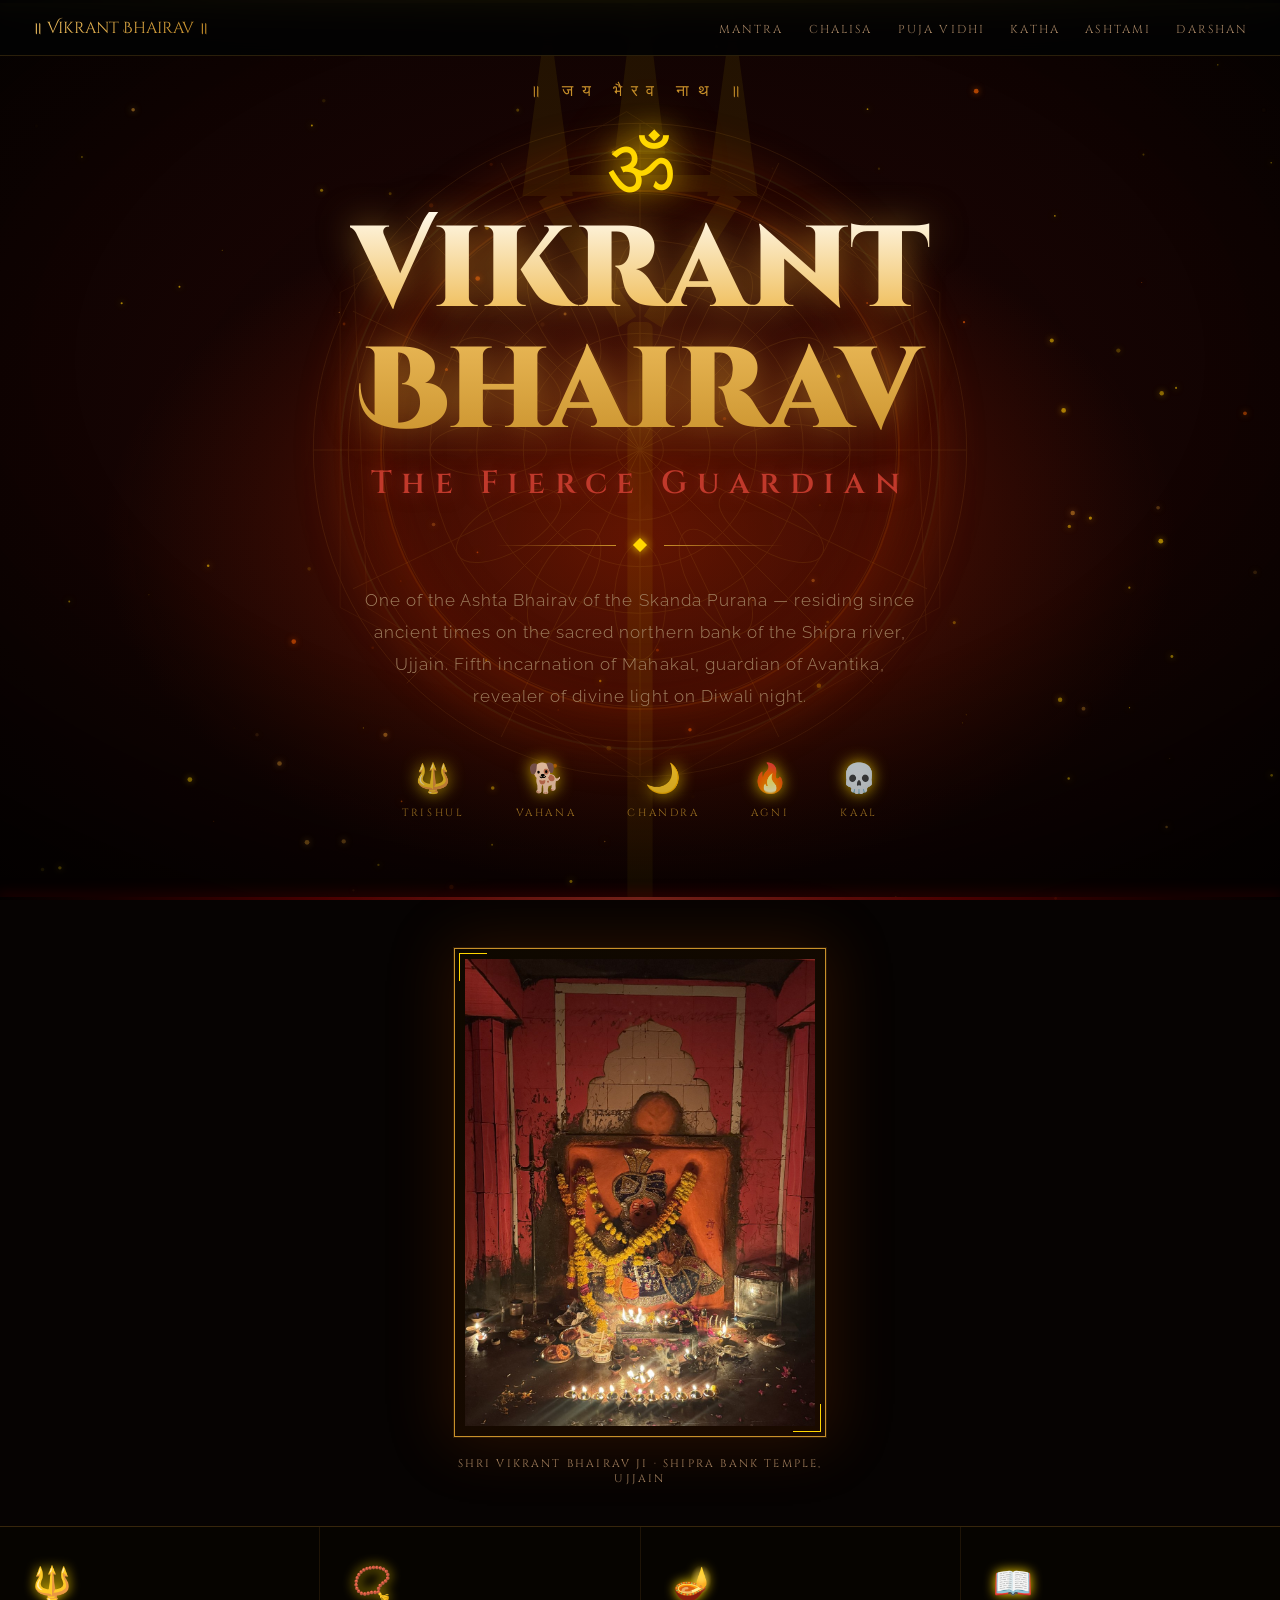
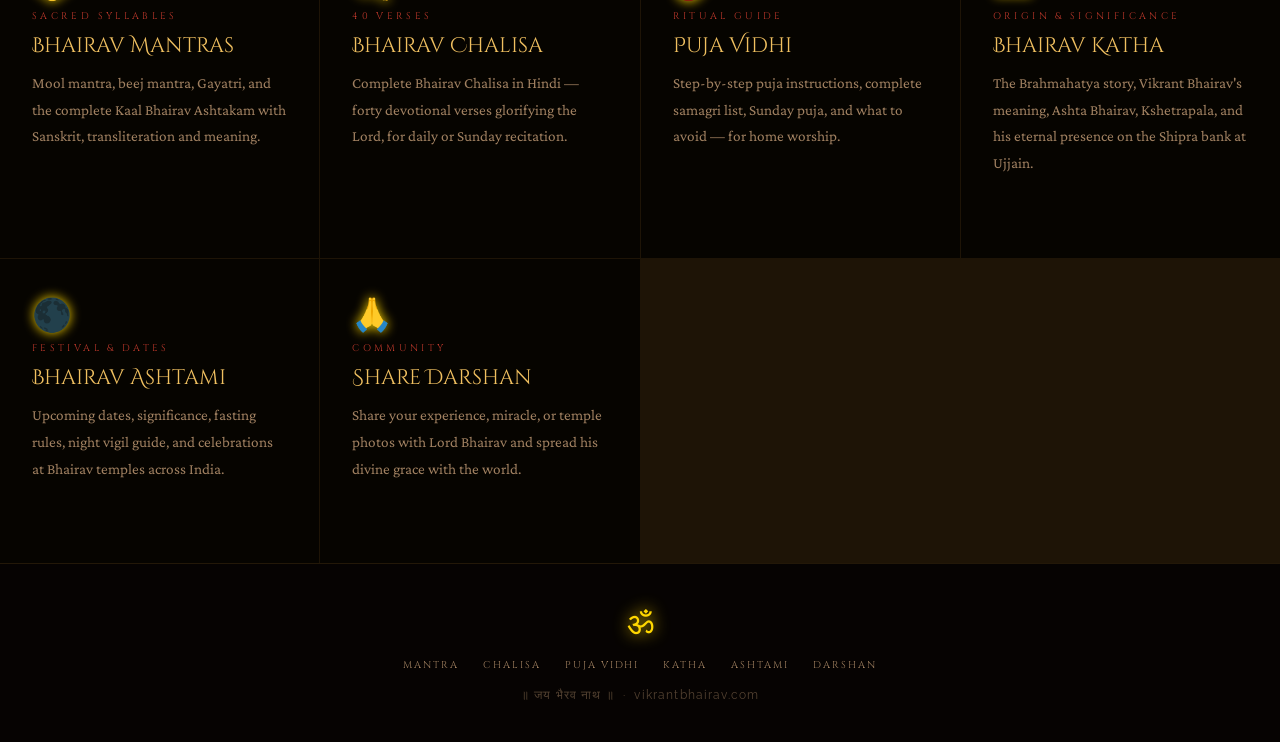
==== commit de2cdb9b: "Add real darshan photo to homepage hero and OG image Replace the generated text-only og-image.jpg wi" ====
--- a/index.html
+++ b/index.html
@@ -120,6 +120,50 @@
       transition: opacity 0.3s, transform 0.3s;
     }
     .content-card:hover .card-arrow { opacity: 1; transform: translateX(0); }
+
+    /* ── DARSHAN IMAGE ── */
+    .darshan-feature {
+      position: relative;
+      z-index: 2;
+      max-width: 420px;
+      margin: 0 auto;
+      padding: 3rem 1.5rem 2.5rem;
+      text-align: center;
+    }
+    .darshan-frame {
+      position: relative;
+      border: 1px solid var(--gold);
+      box-shadow:
+        0 0 0 1px rgba(200,144,42,0.15),
+        0 0 60px 6px rgba(200,80,0,0.18);
+      padding: 10px;
+      background: linear-gradient(145deg, #0e0800, #1a0a00);
+    }
+    .darshan-frame::before,
+    .darshan-frame::after {
+      content: '';
+      position: absolute;
+      width: 28px; height: 28px;
+      border-color: var(--gold-glow);
+      border-style: solid;
+      z-index: 2;
+      pointer-events: none;
+    }
+    .darshan-frame::before { top: 4px; left: 4px; border-width: 1px 0 0 1px; }
+    .darshan-frame::after  { bottom: 4px; right: 4px; border-width: 0 1px 1px 0; }
+    .darshan-frame img {
+      display: block;
+      width: 100%;
+      height: auto;
+    }
+    .darshan-caption {
+      margin-top: 1.2rem;
+      font-family: var(--font-label);
+      font-size: 0.68rem;
+      letter-spacing: 0.2em;
+      color: var(--text-dim);
+      text-transform: uppercase;
+    }
   </style>
   <style>
     /* ─── CANVAS PARTICLE BG ─── */
@@ -501,6 +545,14 @@
   </div>
 
   <div class="bottom-line"></div>
+</section>
+
+<!-- DARSHAN IMAGE -->
+<section class="darshan-feature">
+  <div class="darshan-frame">
+    <img src="vikrant-bhairav-darshan.jpg" alt="Shri Vikrant Bhairav Ji — live darshan at the Shipra bank temple, Ujjain" loading="lazy" />
+  </div>
+  <p class="darshan-caption">Shri Vikrant Bhairav Ji &middot; Shipra Bank Temple, Ujjain</p>
 </section>
 
 <!-- CONTENT GRID -->
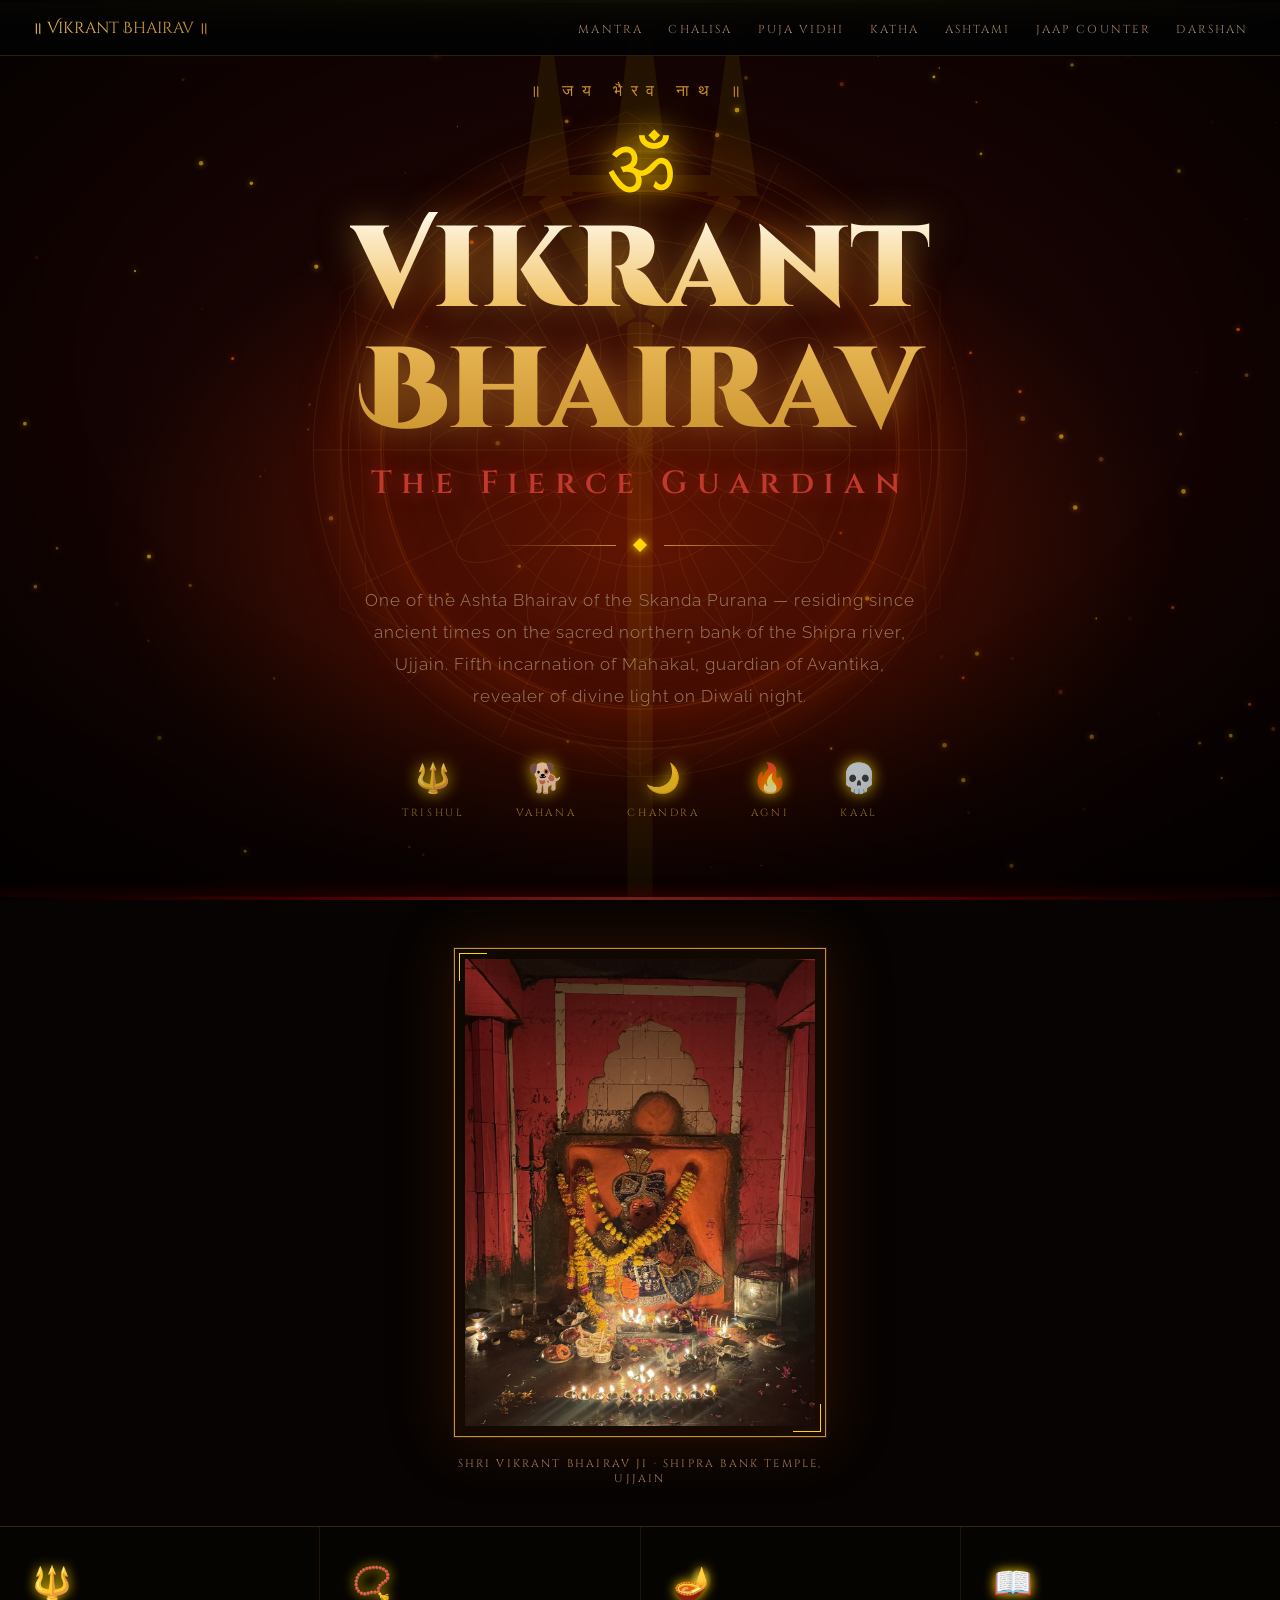
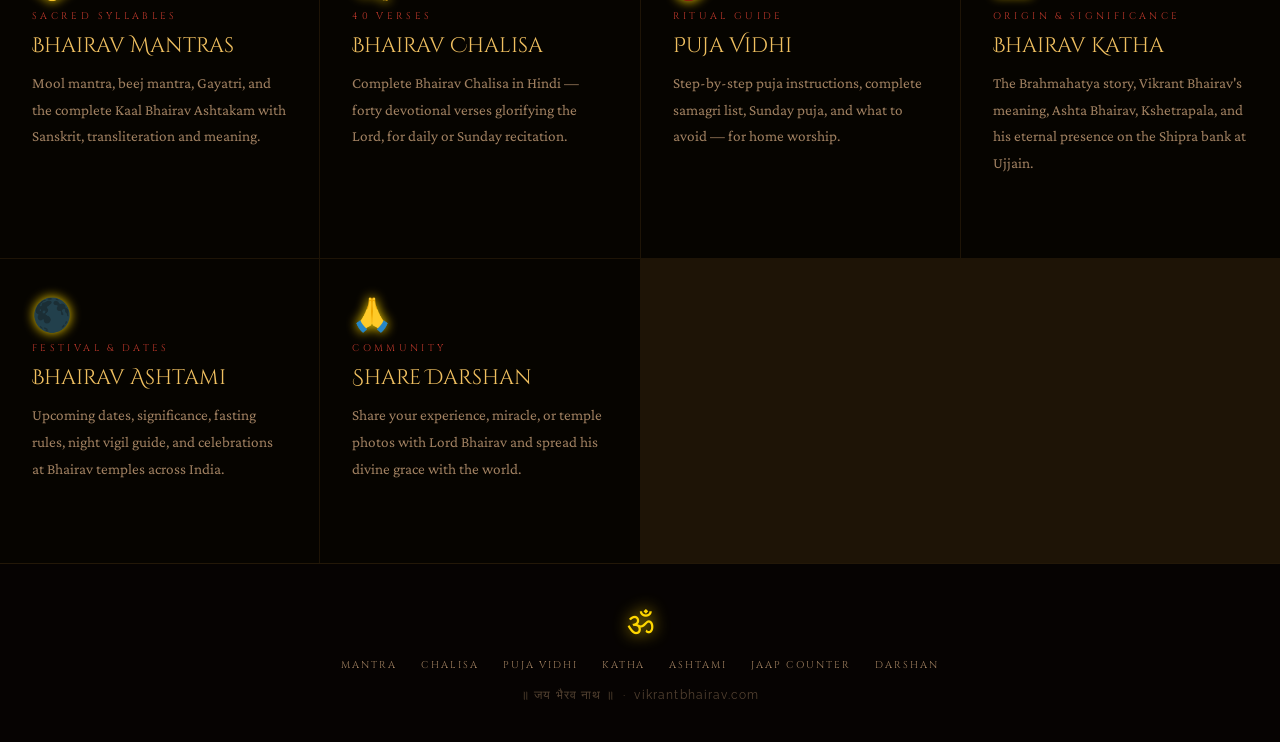
==== commit e0ecc684: "Add digital jaap counter for mantra chanting New jaap-counter.html: tap the circle to count mantra r" ====
--- a/index.html
+++ b/index.html
@@ -423,6 +423,7 @@
     <li><a href="puja-vidhi.html">Puja Vidhi</a></li>
     <li><a href="katha.html">Katha</a></li>
     <li><a href="bhairav-ashtami.html">Ashtami</a></li>
+    <li><a href="jaap-counter.html">Jaap Counter</a></li>
     <li><a href="darshan.html">Darshan</a></li>
   </ul>
 </nav>
@@ -610,6 +611,7 @@
     <a href="puja-vidhi.html">Puja Vidhi</a>
     <a href="katha.html">Katha</a>
     <a href="bhairav-ashtami.html">Ashtami</a>
+    <a href="jaap-counter.html">Jaap Counter</a>
     <a href="darshan.html">Darshan</a>
   </div>
   <p class="footer-copy">॥ जय भैरव नाथ ॥ &nbsp;·&nbsp; vikrantbhairav.com</p>
